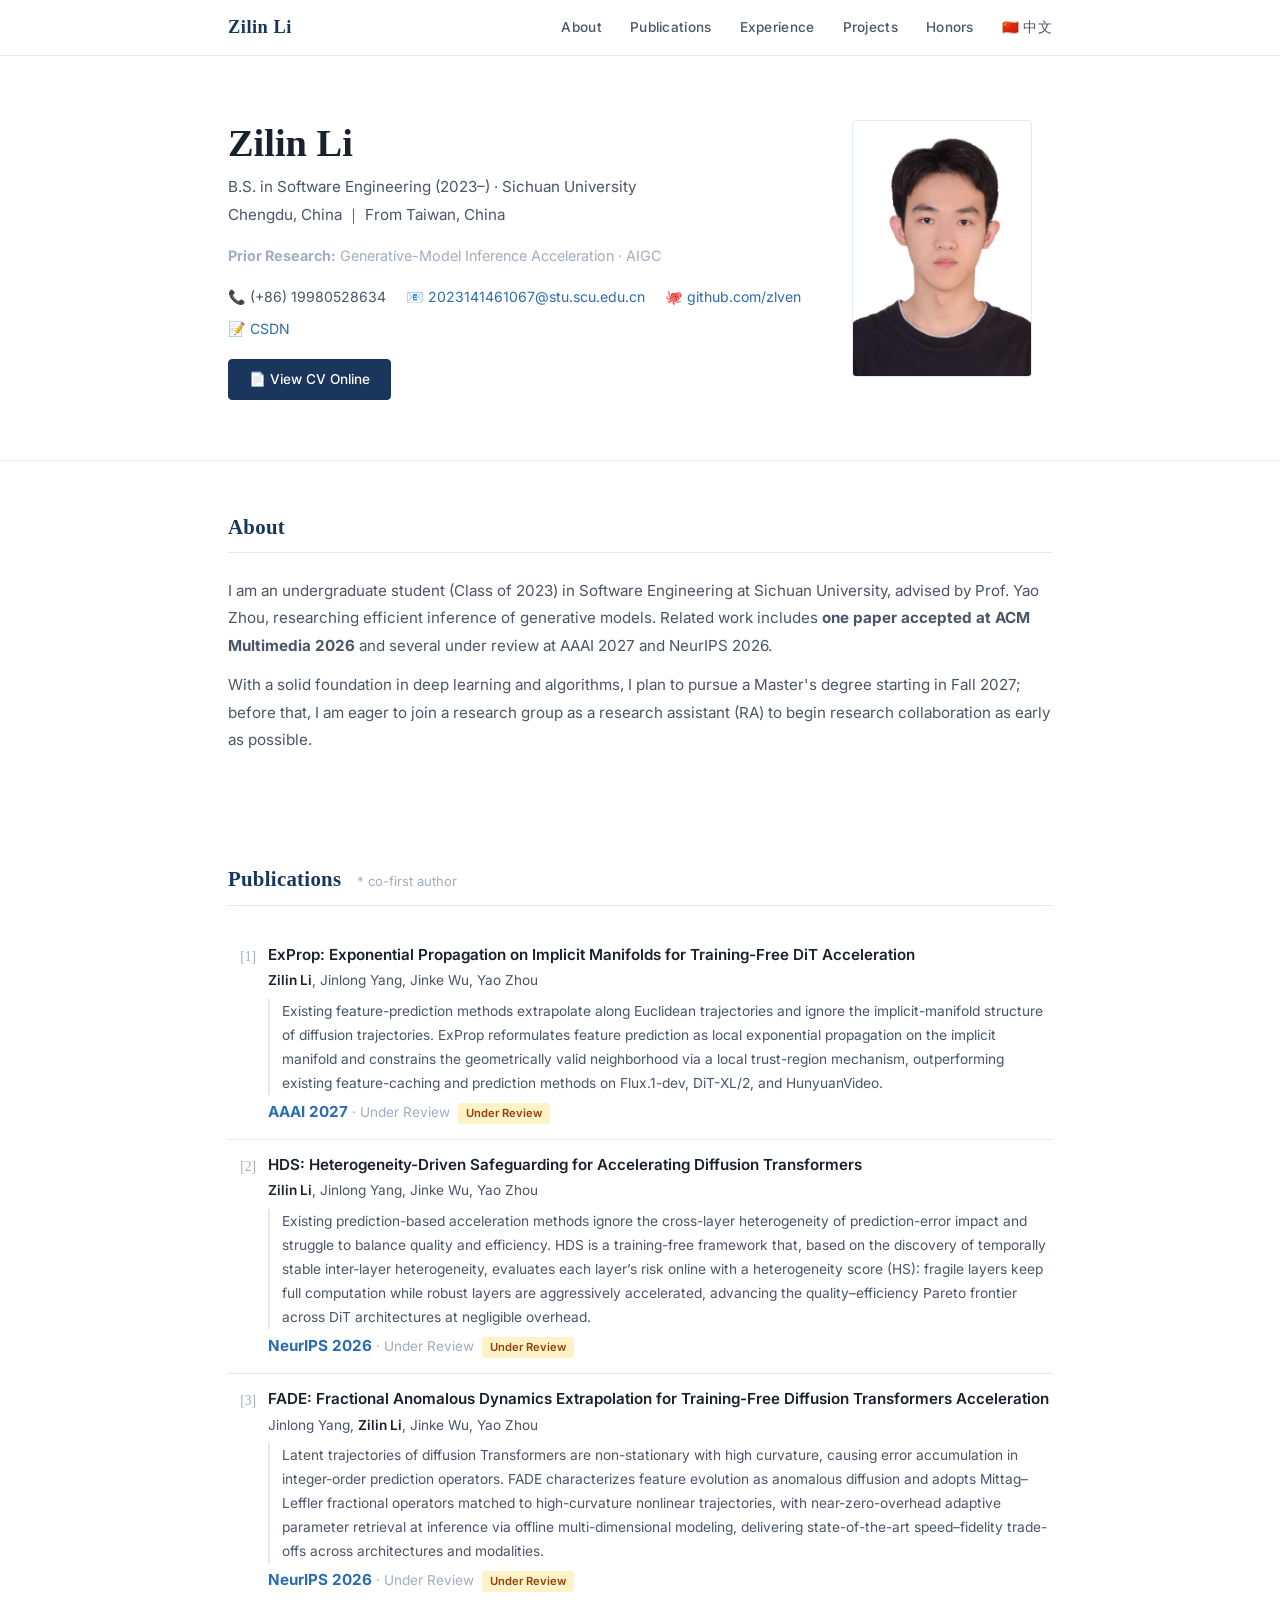
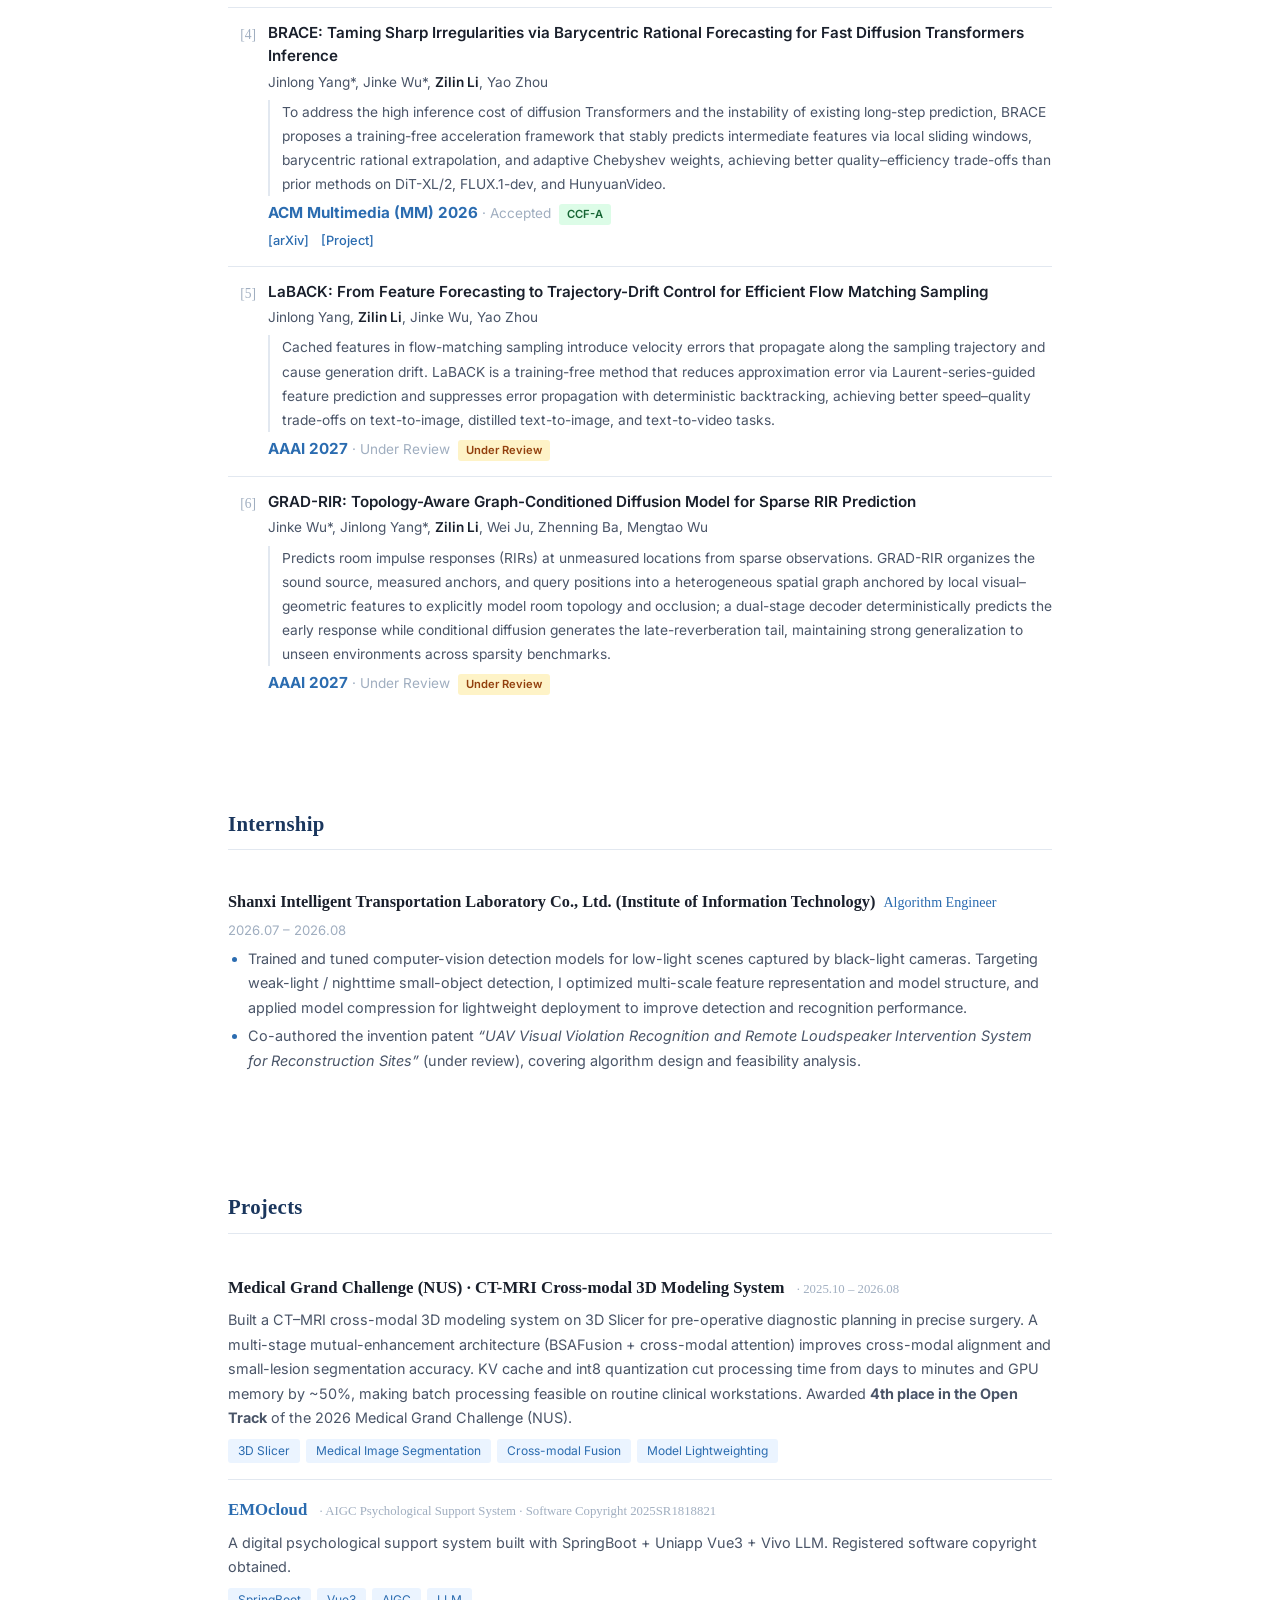
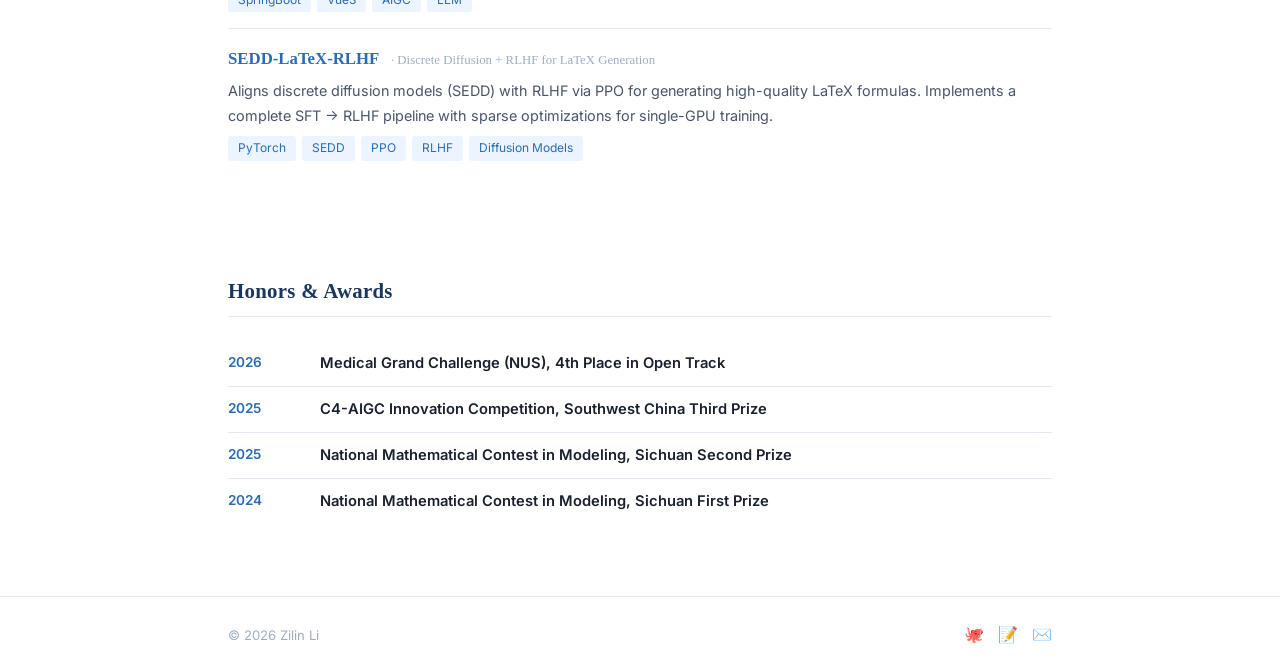
==== en.html @ 4d3a1bf3 "作者标注规则调整：* 表示共同第一作者 - 论文区说明改为「* 共同第一作者 / co-first author」 - 通讯作者（末位 Yao Zhou）不再用 * 标注 - BRACE、GRAD-R" ====
<!DOCTYPE html>
<html lang="en">
<head>
  <meta charset="UTF-8">
  <meta name="viewport" content="width=device-width, initial-scale=1.0">
  <meta name="description" content="Zilin Li - Academic Homepage | Diffusion Models | AIGC">
  <title>Zilin Li · Academic Homepage</title>
  <link rel="preconnect" href="https://fonts.googleapis.com">
  <link rel="preconnect" href="https://fonts.gstatic.com" crossorigin>
  <link href="https://fonts.googleapis.com/css2?family=Inter:wght@400;500;600;700;800&display=swap" rel="stylesheet">
  <link rel="stylesheet" href="css/style.css">
</head>
<body>

  <!-- ===== Navigation ===== -->
  <nav class="navbar">
    <div class="container">
      <a href="#" class="nav-logo">Zilin Li</a>
      <div class="nav-links" id="navLinks">
        <a href="#bio">About</a>
        <a href="#publications">Publications</a>
        <a href="#experience">Experience</a>
        <a href="#projects">Projects</a>
        <a href="#honors">Honors</a>
        <a href="index.html" title="中文版">🇨🇳 中文</a>
      </div>
      <button class="nav-toggle" id="navToggle" aria-label="Menu">
        <span></span><span></span><span></span>
      </button>
    </div>
  </nav>

  <!-- ===== Hero ===== -->
  <header class="hero">
    <div class="container">
      <div>
        <h1 class="hero-name">Zilin Li</h1>
        <p class="hero-degree">B.S. in Software Engineering (2023–) · Sichuan University</p>
        <p class="hero-affiliation">Chengdu, China ｜ From Taiwan, China</p>
        <p class="hero-interests">
          <strong>Prior Research:</strong> Generative-Model Inference Acceleration · AIGC
        </p>
        <div class="hero-contact">
          <span>📞 (+86) 19980528634</span>
          <span>📧 <a href="mailto:2023141461067@stu.scu.edu.cn">2023141461067@stu.scu.edu.cn</a></span>
          <span>🐙 <a href="https://github.com/zlven" target="_blank">github.com/zlven</a></span>
          <span>📝 <a href="https://blog.csdn.net/Li_zeven" target="_blank">CSDN</a></span>
        </div>
        <div class="hero-buttons">
          <a href="resume.html" class="btn btn-primary" target="_blank" rel="noopener">📄 View CV Online</a>
        </div>
      </div>
      <div class="hero-image">
        <img class="hero-avatar" src="assets/myself.jpg" alt="Zilin Li">
      </div>
    </div>
  </header>

  <main class="container">

    <!-- ===== About ===== -->
    <section class="section" id="bio">
      <div class="section-header reveal">
        <h2 class="section-title">About</h2>
      </div>
      <div class="bio-text reveal">
        <p>
          I am an undergraduate student (Class of 2023) in Software Engineering
          at Sichuan University, advised by Prof. Yao Zhou, researching efficient inference
          of generative models. Related work includes <strong>one paper accepted at ACM
          Multimedia 2026</strong> and several under review at AAAI 2027 and NeurIPS 2026.
        </p>
        <p>
          With a solid foundation in deep learning and algorithms, I plan to pursue a
          Master's degree starting in Fall 2027; before that, I am eager to join a research
          group as a research assistant (RA) to begin research collaboration as early as possible.
        </p>
      </div>
    </section>

    <!-- ===== Publications ===== -->
    <section class="section" id="publications">
      <div class="section-header reveal">
        <h2 class="section-title">Publications</h2>
        <span class="section-subtitle">* co-first author</span>
      </div>

      <div class="pub-list">

        <div class="pub-item reveal">
          <span class="pub-number">[1]</span>
          <div class="pub-content">
            <h4>ExProp: Exponential Propagation on Implicit Manifolds for Training-Free DiT Acceleration</h4>
            <p class="pub-authors"><strong>Zilin Li</strong>, Jinlong Yang, Jinke Wu, Yao Zhou</p>
            <p class="pub-summary">Existing feature-prediction methods extrapolate along Euclidean trajectories and ignore the implicit-manifold structure of diffusion trajectories. ExProp reformulates feature prediction as local exponential propagation on the implicit manifold and constrains the geometrically valid neighborhood via a local trust-region mechanism, outperforming existing feature-caching and prediction methods on Flux.1-dev, DiT-XL/2, and HunyuanVideo.</p>
            <p class="pub-venue"><em>AAAI 2027</em> · Under Review <span class="pub-badge" style="background: #fef3c7; color: #92400e;">Under Review</span></p>
          </div>
        </div>

        <div class="pub-item reveal">
          <span class="pub-number">[2]</span>
          <div class="pub-content">
            <h4>HDS: Heterogeneity-Driven Safeguarding for Accelerating Diffusion Transformers</h4>
            <p class="pub-authors"><strong>Zilin Li</strong>, Jinlong Yang, Jinke Wu, Yao Zhou</p>
            <p class="pub-summary">Existing prediction-based acceleration methods ignore the cross-layer heterogeneity of prediction-error impact and struggle to balance quality and efficiency. HDS is a training-free framework that, based on the discovery of temporally stable inter-layer heterogeneity, evaluates each layer&rsquo;s risk online with a heterogeneity score (HS): fragile layers keep full computation while robust layers are aggressively accelerated, advancing the quality&ndash;efficiency Pareto frontier across DiT architectures at negligible overhead.</p>
            <p class="pub-venue"><em>NeurIPS 2026</em> · Under Review <span class="pub-badge" style="background: #fef3c7; color: #92400e;">Under Review</span></p>
          </div>
        </div>

        <div class="pub-item reveal">
          <span class="pub-number">[3]</span>
          <div class="pub-content">
            <h4>FADE: Fractional Anomalous Dynamics Extrapolation for Training-Free Diffusion Transformers Acceleration</h4>
            <p class="pub-authors">Jinlong Yang, <strong>Zilin Li</strong>, Jinke Wu, Yao Zhou</p>
            <p class="pub-summary">Latent trajectories of diffusion Transformers are non-stationary with high curvature, causing error accumulation in integer-order prediction operators. FADE characterizes feature evolution as anomalous diffusion and adopts Mittag&ndash;Leffler fractional operators matched to high-curvature nonlinear trajectories, with near-zero-overhead adaptive parameter retrieval at inference via offline multi-dimensional modeling, delivering state-of-the-art speed&ndash;fidelity trade-offs across architectures and modalities.</p>
            <p class="pub-venue"><em>NeurIPS 2026</em> · Under Review <span class="pub-badge" style="background: #fef3c7; color: #92400e;">Under Review</span></p>
          </div>
        </div>

        <div class="pub-item reveal">
          <span class="pub-number">[4]</span>
          <div class="pub-content">
            <h4>BRACE: Taming Sharp Irregularities via Barycentric Rational Forecasting for Fast Diffusion Transformers Inference</h4>
            <p class="pub-authors">Jinlong Yang*, Jinke Wu*, <strong>Zilin Li</strong>, Yao Zhou</p>
            <p class="pub-summary">To address the high inference cost of diffusion Transformers and the instability of existing long-step prediction, BRACE proposes a training-free acceleration framework that stably predicts intermediate features via local sliding windows, barycentric rational extrapolation, and adaptive Chebyshev weights, achieving better quality&ndash;efficiency trade-offs than prior methods on DiT-XL/2, FLUX.1-dev, and HunyuanVideo.</p>
            <p class="pub-venue"><em>ACM Multimedia (MM) 2026</em> · Accepted <span class="pub-badge ok">CCF-A</span></p>
            <div class="pub-links">
              <a href="https://arxiv.org/abs/2608.07572" target="_blank">[arXiv]</a>
              <a href="https://youngkinlon.github.io/BRACE-Taming-Sharp-Irregularities-via-Barycentric-Rational-Forecasting-for-Fast-DiT-Inference/" target="_blank">[Project]</a>
            </div>
          </div>
        </div>

        <div class="pub-item reveal">
          <span class="pub-number">[5]</span>
          <div class="pub-content">
            <h4>LaBACK: From Feature Forecasting to Trajectory-Drift Control for Efficient Flow Matching Sampling</h4>
            <p class="pub-authors">Jinlong Yang, <strong>Zilin Li</strong>, Jinke Wu, Yao Zhou</p>
            <p class="pub-summary">Cached features in flow-matching sampling introduce velocity errors that propagate along the sampling trajectory and cause generation drift. LaBACK is a training-free method that reduces approximation error via Laurent-series-guided feature prediction and suppresses error propagation with deterministic backtracking, achieving better speed&ndash;quality trade-offs on text-to-image, distilled text-to-image, and text-to-video tasks.</p>
            <p class="pub-venue"><em>AAAI 2027</em> · Under Review <span class="pub-badge" style="background: #fef3c7; color: #92400e;">Under Review</span></p>
          </div>
        </div>

        <div class="pub-item reveal">
          <span class="pub-number">[6]</span>
          <div class="pub-content">
            <h4>GRAD-RIR: Topology-Aware Graph-Conditioned Diffusion Model for Sparse RIR Prediction</h4>
            <p class="pub-authors">Jinke Wu*, Jinlong Yang*, <strong>Zilin Li</strong>, Wei Ju, Zhenning Ba, Mengtao Wu</p>
            <p class="pub-summary">Predicts room impulse responses (RIRs) at unmeasured locations from sparse observations. GRAD-RIR organizes the sound source, measured anchors, and query positions into a heterogeneous spatial graph anchored by local visual&ndash;geometric features to explicitly model room topology and occlusion; a dual-stage decoder deterministically predicts the early response while conditional diffusion generates the late-reverberation tail, maintaining strong generalization to unseen environments across sparsity benchmarks.</p>
            <p class="pub-venue"><em>AAAI 2027</em> · Under Review <span class="pub-badge" style="background: #fef3c7; color: #92400e;">Under Review</span></p>
          </div>
        </div>

      </div>
    </section>

    <!-- ===== Experience ===== -->
    <section class="section" id="experience">
      <div class="section-header reveal">
        <h2 class="section-title">Internship</h2>
      </div>

      <div class="exp-item reveal">
        <div class="exp-head">
          <h3>Shanxi Intelligent Transportation Laboratory Co., Ltd. (Institute of Information Technology)<span class="exp-role">Algorithm Engineer</span></h3>
          <span class="exp-time">2026.07 – 2026.08</span>
        </div>
        <ul class="exp-desc">
          <li>Trained and tuned computer-vision detection models for low-light scenes captured by black-light cameras. Targeting weak-light / nighttime small-object detection, I optimized multi-scale feature representation and model structure, and applied model compression for lightweight deployment to improve detection and recognition performance.</li>
          <li>Co-authored the invention patent <em>&ldquo;UAV Visual Violation Recognition and Remote Loudspeaker Intervention System for Reconstruction Sites&rdquo;</em> (under review), covering algorithm design and feasibility analysis.</li>
        </ul>
      </div>
    </section>

    <!-- ===== Projects ===== -->
    <section class="section" id="projects">
      <div class="section-header reveal">
        <h2 class="section-title">Projects</h2>
      </div>

      <div class="research-item reveal">
        <h3>
          Medical Grand Challenge (NUS) · CT-MRI Cross-modal 3D Modeling System
          <span style="font-size: 0.8rem; font-weight: 400; color: var(--text-muted); margin-left: 8px;">
            · 2025.10 – 2026.08
          </span>
        </h3>
        <p class="research-desc">
          Built a CT–MRI cross-modal 3D modeling system on 3D Slicer for pre-operative
          diagnostic planning in precise surgery. A multi-stage mutual-enhancement architecture
          (BSAFusion + cross-modal attention) improves cross-modal alignment and small-lesion
          segmentation accuracy. KV cache and int8 quantization cut processing time from days to
          minutes and GPU memory by ~50%, making batch processing feasible on routine clinical
          workstations. Awarded <strong>4th place in the Open Track</strong> of the 2026
          Medical Grand Challenge (NUS).
        </p>
        <div class="research-tags">
          <span class="research-tag">3D Slicer</span>
          <span class="research-tag">Medical Image Segmentation</span>
          <span class="research-tag">Cross-modal Fusion</span>
          <span class="research-tag">Model Lightweighting</span>
        </div>
      </div>

      <div class="research-item reveal">
        <h3>
          <a href="https://github.com/zlven/EmotionCloud" target="_blank">EMOcloud</a>
          <span style="font-size: 0.8rem; font-weight: 400; color: var(--text-muted); margin-left: 8px;">
            · AIGC Psychological Support System · Software Copyright 2025SR1818821
          </span>
        </h3>
        <p class="research-desc">
          A digital psychological support system built with SpringBoot + Uniapp Vue3 + Vivo LLM.
          Registered software copyright obtained.
        </p>
        <div class="research-tags">
          <span class="research-tag">SpringBoot</span>
          <span class="research-tag">Vue3</span>
          <span class="research-tag">AIGC</span>
          <span class="research-tag">LLM</span>
        </div>
      </div>

      <div class="research-item reveal">
        <h3>
          <a href="https://github.com/zlven/SEDD-LaTeX-RLHF" target="_blank">SEDD-LaTeX-RLHF</a>
          <span style="font-size: 0.8rem; font-weight: 400; color: var(--text-muted); margin-left: 8px;">
            · Discrete Diffusion + RLHF for LaTeX Generation
          </span>
        </h3>
        <p class="research-desc">
          Aligns discrete diffusion models (SEDD) with RLHF via PPO for generating
          high-quality LaTeX formulas. Implements a complete SFT → RLHF pipeline
          with sparse optimizations for single-GPU training.
        </p>
        <div class="research-tags">
          <span class="research-tag">PyTorch</span>
          <span class="research-tag">SEDD</span>
          <span class="research-tag">PPO</span>
          <span class="research-tag">RLHF</span>
          <span class="research-tag">Diffusion Models</span>
        </div>
      </div>

    </section>

    <!-- ===== Honors ===== -->
    <section class="section" id="honors">
      <div class="section-header reveal">
        <h2 class="section-title">Honors &amp; Awards</h2>
      </div>

      <div class="honors-list">
        <div class="honor-item reveal">
          <span class="honor-year">2026</span>
          <div class="honor-info">
            <h4>Medical Grand Challenge (NUS), 4th Place in Open Track</h4>
          </div>
        </div>
        <div class="honor-item reveal">
          <span class="honor-year">2025</span>
          <div class="honor-info">
            <h4>C4-AIGC Innovation Competition, Southwest China Third Prize</h4>
          </div>
        </div>
        <div class="honor-item reveal">
          <span class="honor-year">2025</span>
          <div class="honor-info">
            <h4>National Mathematical Contest in Modeling, Sichuan Second Prize</h4>
          </div>
        </div>
        <div class="honor-item reveal">
          <span class="honor-year">2024</span>
          <div class="honor-info">
            <h4>National Mathematical Contest in Modeling, Sichuan First Prize</h4>
          </div>
        </div>
      </div>
    </section>

  </main>

  <footer class="footer">
    <div class="container">
      <p class="footer-text">© <span id="currentYear"></span> Zilin Li</p>
      <div class="footer-links">
        <a href="https://github.com/zlven" target="_blank" title="GitHub">🐙</a>
        <a href="https://blog.csdn.net/Li_zeven" target="_blank" title="CSDN">📝</a>
        <a href="mailto:2023141461067@stu.scu.edu.cn" title="Email">✉️</a>
      </div>
    </div>
  </footer>

  <script src="js/main.js"></script>
</body>
</html>
---- css/style.css ----
/* ============================================
   学术个人主页 - Academic Homepage Style
   ============================================ */

:root {
  --primary: #1a365d;
  --primary-light: #ebf4ff;
  --accent: #2b6cb0;
  --text-primary: #1a202c;
  --text-secondary: #4a5568;
  --text-muted: #a0aec0;
  --bg: #ffffff;
  --bg-alt: #f7fafc;
  --border: #e2e8f0;
  --shadow: 0 1px 2px rgba(0,0,0,0.04);
  --font-sans: 'Inter', -apple-system, BlinkMacSystemFont, 'Segoe UI', Roboto, sans-serif;
  --font-serif: Georgia, 'Times New Roman', Times, serif;
  --max-w: 880px;
  --nav-h: 56px;
  --transition: 0.2s ease;
}

@media (prefers-color-scheme: dark) {
  :root {
    --primary: #90cdf4;
    --primary-light: #1a365d;
    --accent: #63b3ed;
    --text-primary: #e2e8f0;
    --text-secondary: #a0aec0;
    --text-muted: #718096;
    --bg: #1a202c;
    --bg-alt: #2d3748;
    --border: #4a5568;
  }
}

* { margin: 0; padding: 0; box-sizing: border-box; }
html { scroll-behavior: smooth; scroll-padding-top: var(--nav-h); }
body {
  font-family: var(--font-sans);
  color: var(--text-primary);
  background: var(--bg);
  line-height: 1.7;
  -webkit-font-smoothing: antialiased;
}

a { color: var(--accent); text-decoration: none; transition: color var(--transition); }
a:hover { color: var(--primary); text-decoration: underline; }

.container { max-width: var(--max-w); margin: 0 auto; padding: 0 28px; }

/* --- 导航 --- */
.navbar {
  position: fixed;
  top: 0; left: 0; right: 0;
  height: var(--nav-h);
  background: rgba(255,255,255,0.92);
  backdrop-filter: blur(8px);
  border-bottom: 1px solid var(--border);
  z-index: 100;
}
@media (prefers-color-scheme: dark) {
  .navbar { background: rgba(26,32,44,0.92); }
}
.navbar .container {
  display: flex;
  align-items: center;
  justify-content: space-between;
  height: 100%;
}
.nav-logo {
  font-family: var(--font-serif);
  font-size: 1.15rem;
  font-weight: 700;
  color: var(--primary);
  letter-spacing: 0.5px;
}
.nav-links { display: flex; gap: 28px; }
.nav-links a {
  font-size: 0.85rem;
  font-weight: 500;
  color: var(--text-secondary);
  letter-spacing: 0.3px;
}
.nav-links a:hover { color: var(--primary); text-decoration: none; }

.nav-toggle {
  display: none;
  flex-direction: column; gap: 5px;
  cursor: pointer; background: none; border: none; padding: 4px;
}
.nav-toggle span {
  display: block; width: 22px; height: 2px;
  background: var(--text-primary); border-radius: 2px;
  transition: all var(--transition);
}
.nav-toggle.active span:nth-child(1) { transform: rotate(45deg) translate(5px,5px); }
.nav-toggle.active span:nth-child(2) { opacity: 0; }
.nav-toggle.active span:nth-child(3) { transform: rotate(-45deg) translate(5px,-5px); }

/* --- Hero / 个人信息 (学术风格) --- */
.hero {
  padding: 120px 0 60px;
  border-bottom: 1px solid var(--border);
}

.hero .container {
  display: grid;
  grid-template-columns: 1fr 200px;
  gap: 50px;
  align-items: start;
}

.hero-name {
  font-family: var(--font-serif);
  font-size: 2.4rem;
  font-weight: 700;
  color: var(--text-primary);
  line-height: 1.2;
  margin-bottom: 8px;
}

.hero-degree {
  font-size: 0.95rem;
  color: var(--text-secondary);
  margin-bottom: 2px;
}

.hero-affiliation {
  font-size: 0.95rem;
  color: var(--text-secondary);
  margin-bottom: 16px;
}

.hero-interests {
  font-size: 0.9rem;
  color: var(--text-muted);
  margin-bottom: 18px;
  line-height: 1.6;
}

.hero-contact {
  display: flex;
  flex-wrap: wrap;
  gap: 8px 20px;
  font-size: 0.88rem;
  color: var(--text-secondary);
}
.hero-contact a { color: var(--accent); }
.hero-contact a:hover { text-decoration: underline; }

.hero-buttons { margin-top: 18px; display: flex; gap: 10px; flex-wrap: wrap; }

.btn {
  display: inline-flex;
  align-items: center;
  gap: 6px;
  padding: 8px 20px;
  font-size: 0.85rem;
  font-weight: 500;
  border-radius: 4px;
  border: 1px solid var(--border);
  cursor: pointer;
  transition: all var(--transition);
  text-decoration: none;
  background: var(--bg);
  color: var(--text-primary);
}
.btn:hover {
  border-color: var(--accent);
  color: var(--accent);
  text-decoration: none;
}
.btn-primary {
  background: var(--primary);
  color: #fff;
  border-color: var(--primary);
}
.btn-primary:hover {
  background: var(--accent);
  border-color: var(--accent);
  color: #fff;
}

.hero-avatar {
  width: 180px;
  aspect-ratio: 800 / 1142; /* 匹配 myself.jpg，避免裁切 */
  height: auto;
  border-radius: 4px;
  object-fit: cover;
  border: 1px solid var(--border);
}

.hero-avatar[alt] {
  background: var(--primary-light);
}

/* --- Section (学术文档风格) --- */
.section { padding: 48px 0; }

.section-header {
  display: flex;
  align-items: baseline;
  gap: 16px;
  margin-bottom: 24px;
  padding-bottom: 8px;
  border-bottom: 1px solid var(--border);
}

.section-title {
  font-family: var(--font-serif);
  font-size: 1.3rem;
  font-weight: 700;
  color: var(--primary);
  letter-spacing: 0.3px;
}

.section-subtitle {
  font-size: 0.82rem;
  color: var(--text-muted);
}

/* --- Bio --- */
.bio-text {
  font-size: 0.95rem;
  color: var(--text-secondary);
  line-height: 1.8;
}

.bio-text p { margin-bottom: 12px; }

/* --- 论文列表 (正式引用格式) --- */
.pub-list { display: flex; flex-direction: column; gap: 0; counter-reset: pub-counter; }

.pub-item {
  display: flex;
  gap: 12px;
  padding: 14px 0;
  align-items: flex-start;
  border-bottom: 1px solid var(--border);
}
.pub-item:last-child { border-bottom: none; }

.pub-number {
  font-family: var(--font-serif);
  font-size: 0.85rem;
  color: var(--text-muted);
  min-width: 28px;
  text-align: right;
  padding-top: 1px;
  flex-shrink: 0;
}

.pub-content h4 {
  font-size: 0.95rem;
  font-weight: 600;
  color: var(--text-primary);
  margin-bottom: 3px;
  line-height: 1.5;
}

.pub-authors {
  font-size: 0.85rem;
  color: var(--text-secondary);
  margin-bottom: 2px;
}
.pub-authors strong { font-weight: 600; color: var(--text-primary); }

.pub-venue {
  font-size: 0.85rem;
  color: var(--text-muted);
}

.pub-badge {
  display: inline-block;
  font-size: 0.7rem;
  font-weight: 600;
  background: var(--primary-light);
  color: var(--primary);
  padding: 1px 8px;
  border-radius: 3px;
  margin-left: 4px;
}
.pub-badge.ok {
  background: #dcfce7;
  color: #166534;
}

/* 会议名突出显示 */
.pub-venue em {
  font-style: normal;
  font-weight: 700;
  font-size: 0.95rem;
  color: var(--accent);
}

/* 论文摘要 */
.pub-summary {
  margin: 6px 0 4px;
  padding-left: 12px;
  border-left: 2px solid var(--border);
  font-size: 0.86rem;
  color: var(--text-secondary);
  line-height: 1.75;
}

.pub-links { margin-top: 4px; display: flex; gap: 12px; }
.pub-links a {
  font-size: 0.8rem;
  font-weight: 500;
}
.pub-links a:hover { text-decoration: underline; }

/* --- 研究项目 --- */
.research-item {
  padding: 16px 0;
  border-bottom: 1px solid var(--border);
}
.research-item:last-child { border-bottom: none; }

.research-item h3 {
  font-family: var(--font-serif);
  font-size: 1.05rem;
  font-weight: 600;
  color: var(--text-primary);
  margin-bottom: 6px;
}

.research-desc {
  font-size: 0.9rem;
  color: var(--text-secondary);
  line-height: 1.7;
  margin-bottom: 8px;
}

.research-tags { display: flex; flex-wrap: wrap; gap: 6px; }
.research-tag {
  font-size: 0.75rem;
  color: var(--accent);
  background: var(--primary-light);
  padding: 2px 10px;
  border-radius: 3px;
}

/* --- 荣誉 --- */
.honors-list { display: flex; flex-direction: column; gap: 0; }
.honor-item {
  display: flex;
  gap: 12px;
  padding: 10px 0;
  border-bottom: 1px solid var(--border);
  align-items: flex-start;
}
.honor-item:last-child { border-bottom: none; }
.honor-year {
  font-size: 0.85rem;
  font-weight: 600;
  color: var(--accent);
  min-width: 80px;
  flex-shrink: 0;
}
.honor-info h4 {
  font-size: 0.92rem;
  font-weight: 600;
  color: var(--text-primary);
}
.honor-info .honor-org {
  font-size: 0.85rem;
  color: var(--text-muted);
}

/* --- 实习经历 --- */
.exp-item {
  padding: 16px 0;
  border-bottom: 1px solid var(--border);
}
.exp-item:last-child { border-bottom: none; }

.exp-head {
  display: flex;
  flex-wrap: wrap;
  justify-content: space-between;
  align-items: baseline;
  gap: 4px 14px;
  margin-bottom: 6px;
}
.exp-head h3 {
  font-family: var(--font-serif);
  font-size: 1.02rem;
  font-weight: 600;
  color: var(--text-primary);
  line-height: 1.5;
}
.exp-role {
  font-size: 0.88rem;
  font-weight: 500;
  color: var(--accent);
  margin-left: 8px;
  white-space: nowrap;
}
.exp-time {
  font-size: 0.82rem;
  color: var(--text-muted);
  white-space: nowrap;
}
.exp-desc {
  list-style: disc;
  padding-left: 20px;
}
.exp-desc li {
  font-size: 0.9rem;
  color: var(--text-secondary);
  line-height: 1.7;
  margin-bottom: 4px;
}
.exp-desc li::marker { color: var(--accent); }

/* --- Footer --- */
.footer {
  border-top: 1px solid var(--border);
  padding: 24px 0;
  margin-top: 24px;
}
.footer .container {
  display: flex;
  justify-content: space-between;
  align-items: center;
}
.footer-text { font-size: 0.82rem; color: var(--text-muted); }
.footer-links { display: flex; gap: 14px; }
.footer-links a { font-size: 1rem; color: var(--text-muted); transition: all var(--transition); }
.footer-links a:hover { color: var(--primary); transform: translateY(-1px); text-decoration: none; }

/* --- 动画 --- */
.reveal {
  opacity: 0;
  transform: translateY(16px);
  transition: all 0.5s ease;
}
.reveal.visible { opacity: 1; transform: translateY(0); }

/* --- 响应式 --- */
@media (max-width: 768px) {
  .hero .container {
    grid-template-columns: 1fr;
    gap: 24px;
  }
  .hero-image { order: -1; }
  .hero-avatar { width: 120px; height: auto; font-size: 2rem; }
  .hero-name { font-size: 1.8rem; }

  .nav-links {
    position: fixed;
    top: var(--nav-h); left: 0; right: 0;
    background: rgba(255,255,255,0.98);
    backdrop-filter: blur(10px);
    flex-direction: column;
    padding: 20px 28px;
    gap: 12px;
    border-bottom: 1px solid var(--border);
    transform: translateY(-100%);
    opacity: 0;
    pointer-events: none;
    transition: all var(--transition);
  }
  @media (prefers-color-scheme: dark) {
    .nav-links { background: rgba(26,32,44,0.98); }
  }
  .nav-links.active { transform: translateY(0); opacity: 1; pointer-events: all; }
  .nav-toggle { display: flex; }

  .section { padding: 32px 0; }
  .honor-item { flex-direction: column; gap: 4px; }
  .pub-number { display: none; }
}

@media (max-width: 480px) {
  .container { padding: 0 18px; }
  .hero-name { font-size: 1.5rem; }
  .hero-buttons { flex-direction: column; }
  .btn { width: 100%; justify-content: center; }
}
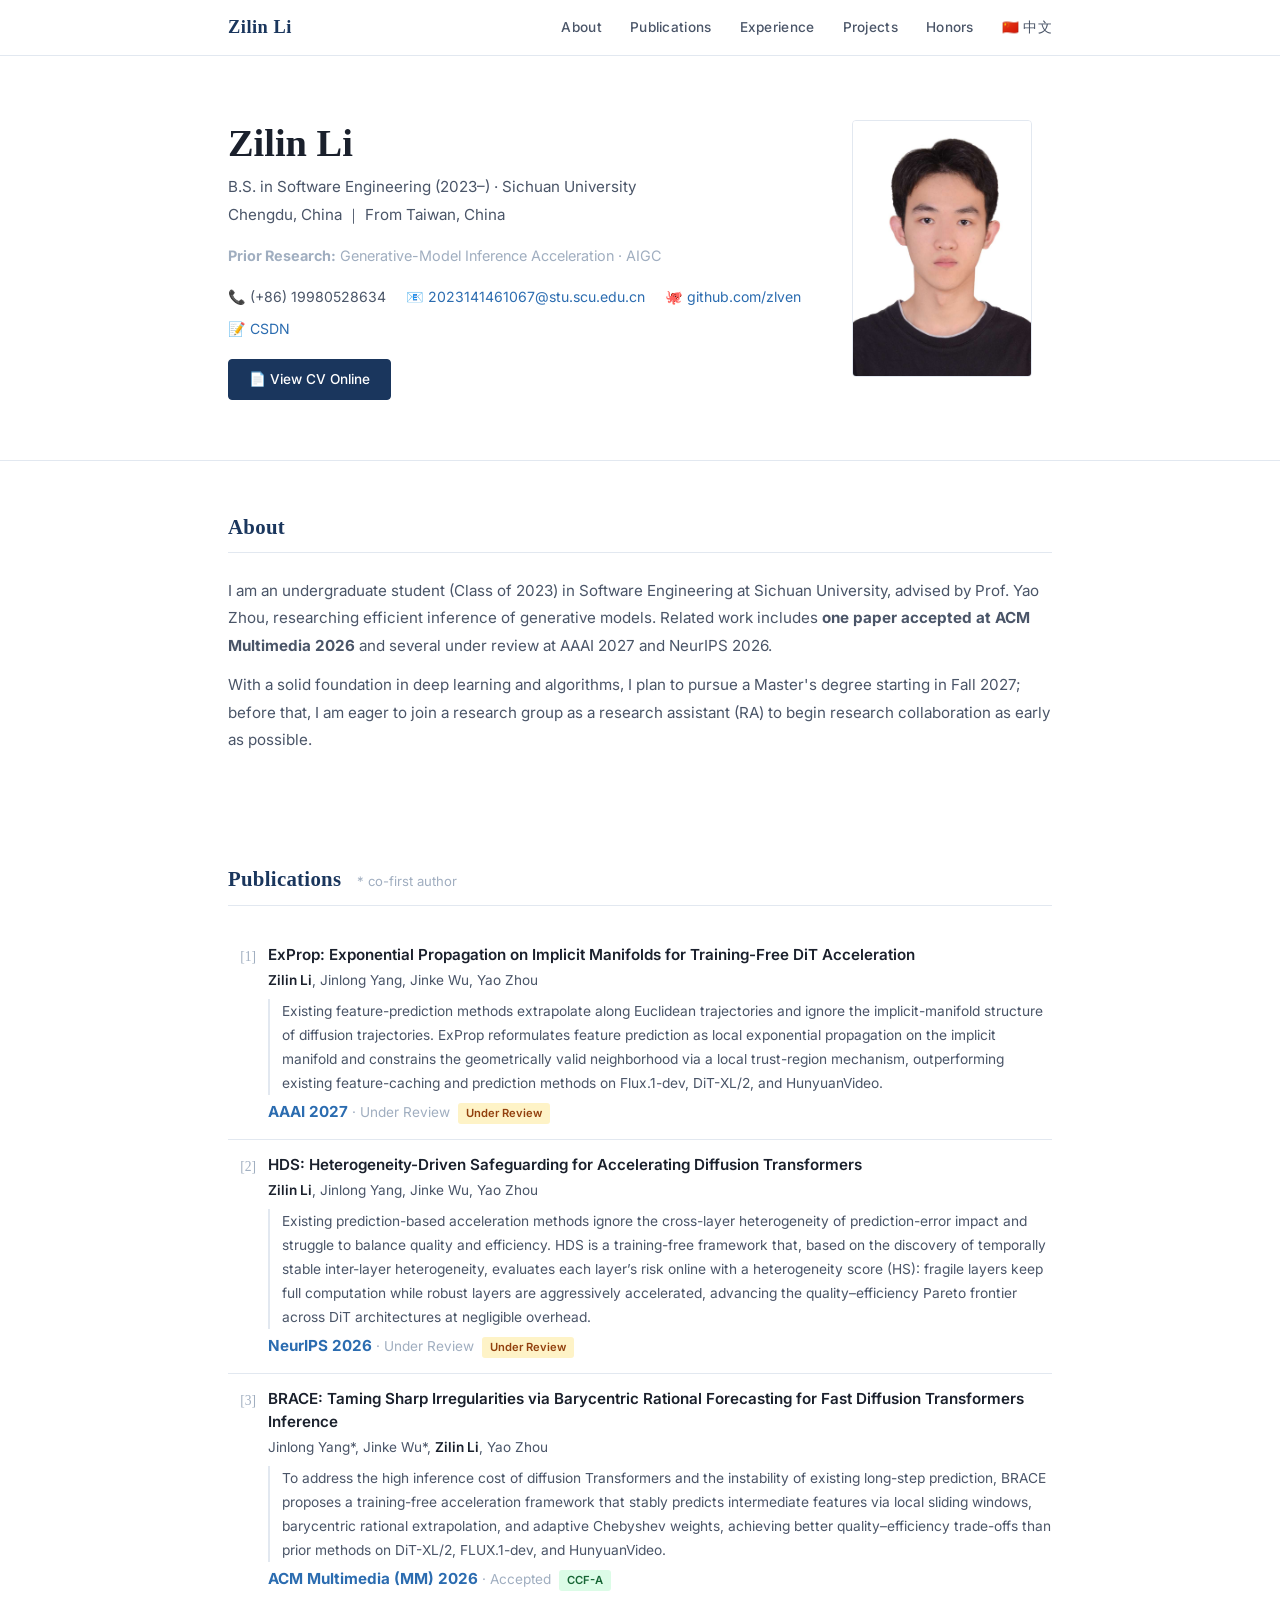
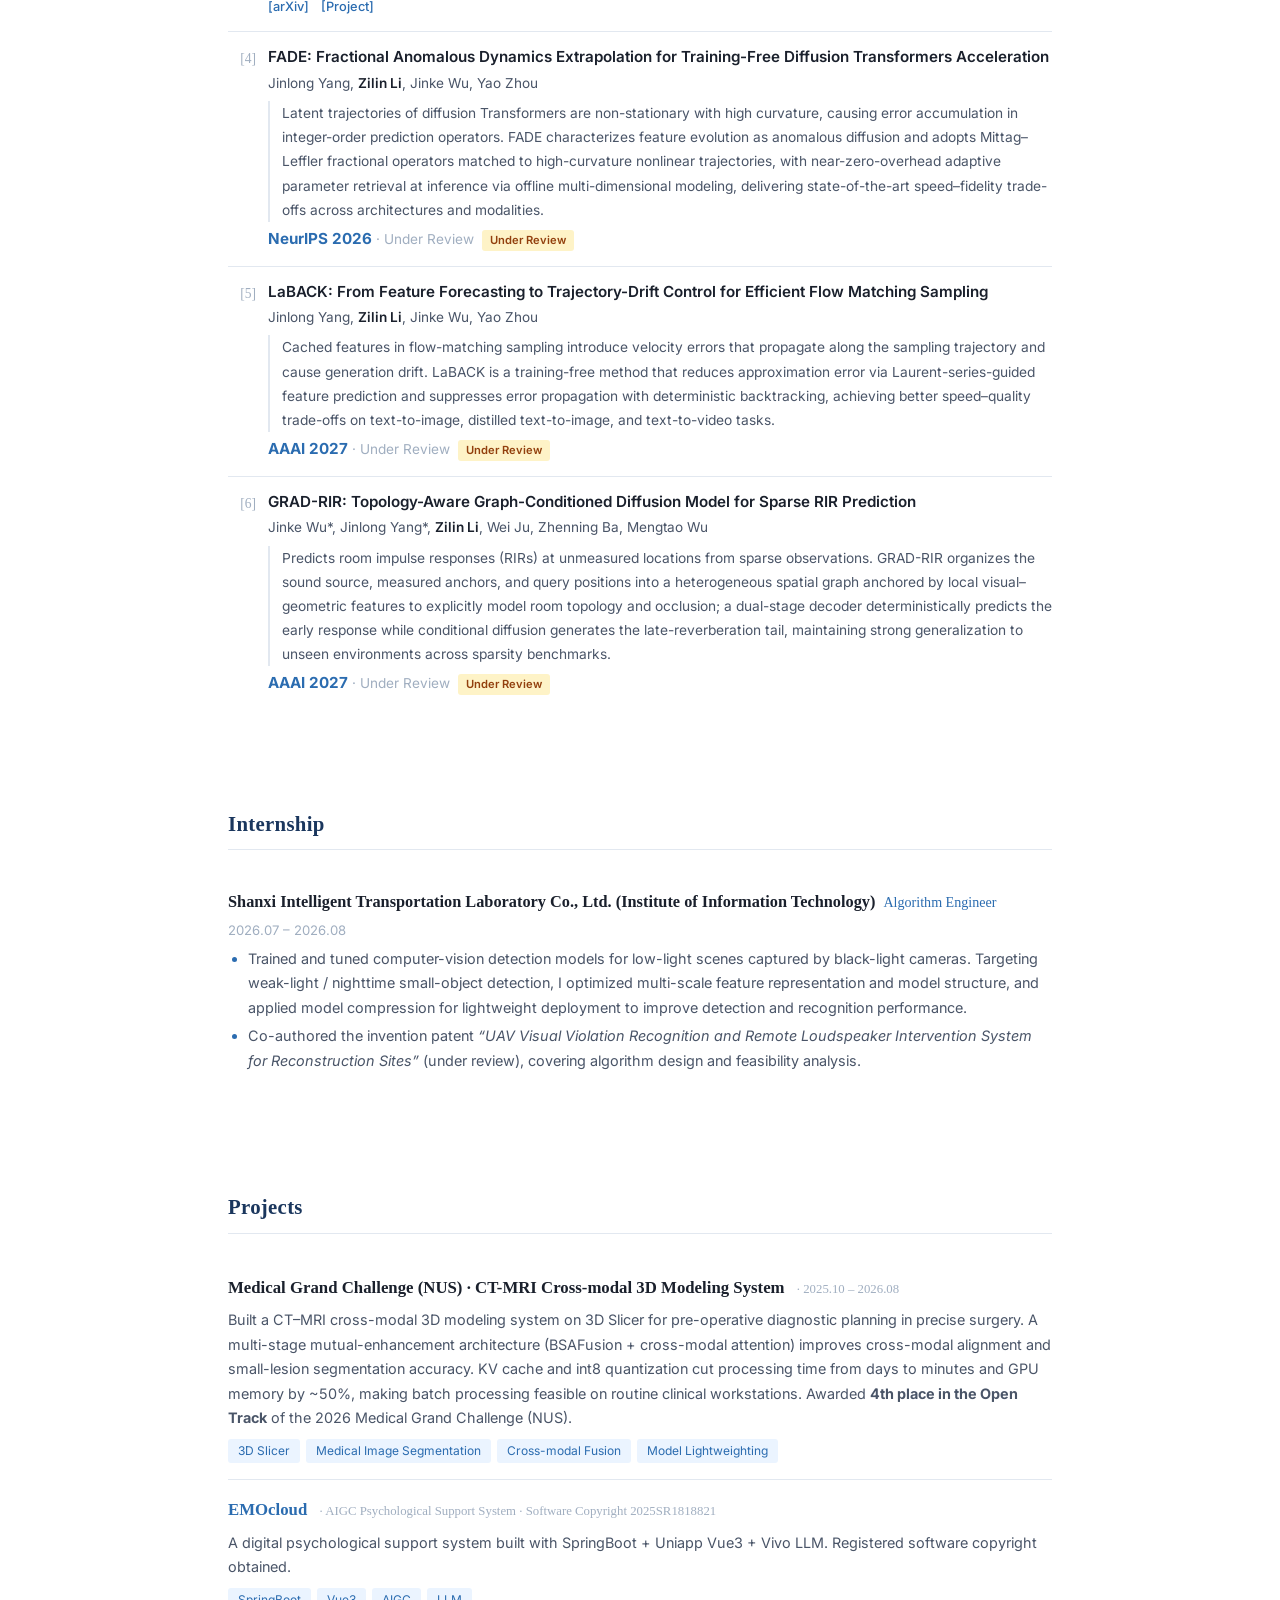
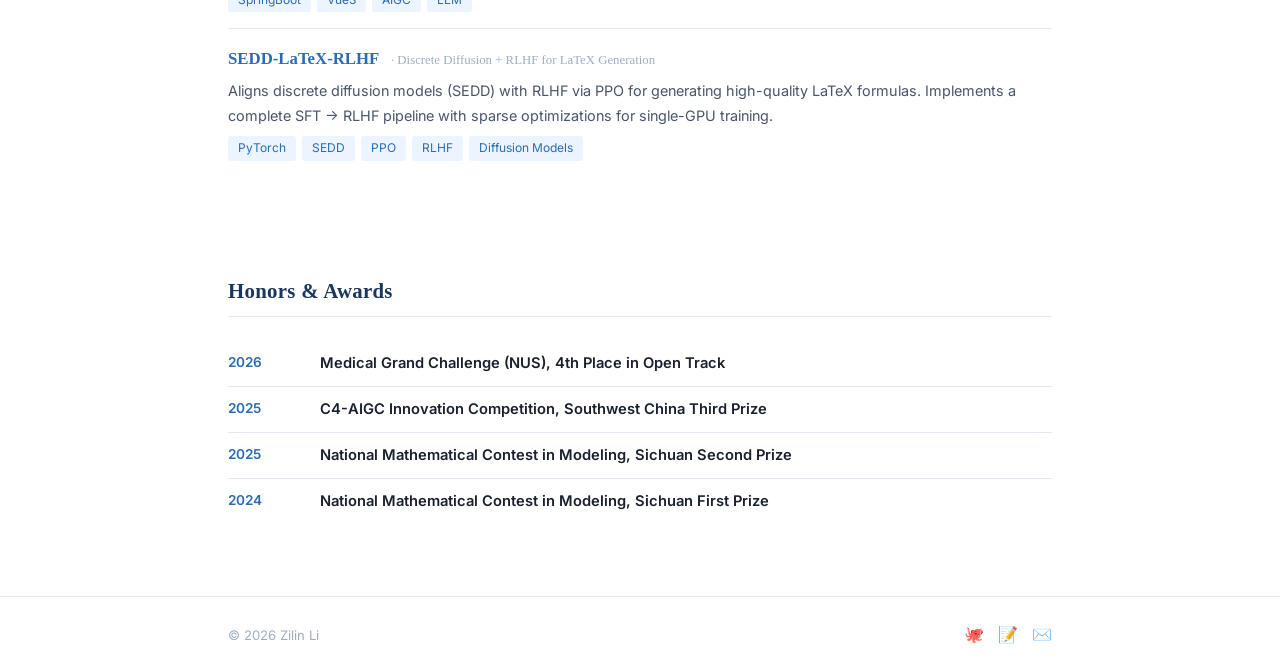
==== commit 8ef8ba58: "论文顺序统一为 ExProp/HDS/BRACE/FADE/LaBACK/GRAD-RIR - index/en 顺序同步，BRACE(已接收)提前至第 3 - 规整 index.html 的缩进与多" ====
--- a/en.html
+++ b/en.html
@@ -110,16 +110,6 @@
         <div class="pub-item reveal">
           <span class="pub-number">[3]</span>
           <div class="pub-content">
-            <h4>FADE: Fractional Anomalous Dynamics Extrapolation for Training-Free Diffusion Transformers Acceleration</h4>
-            <p class="pub-authors">Jinlong Yang, <strong>Zilin Li</strong>, Jinke Wu, Yao Zhou</p>
-            <p class="pub-summary">Latent trajectories of diffusion Transformers are non-stationary with high curvature, causing error accumulation in integer-order prediction operators. FADE characterizes feature evolution as anomalous diffusion and adopts Mittag&ndash;Leffler fractional operators matched to high-curvature nonlinear trajectories, with near-zero-overhead adaptive parameter retrieval at inference via offline multi-dimensional modeling, delivering state-of-the-art speed&ndash;fidelity trade-offs across architectures and modalities.</p>
-            <p class="pub-venue"><em>NeurIPS 2026</em> · Under Review <span class="pub-badge" style="background: #fef3c7; color: #92400e;">Under Review</span></p>
-          </div>
-        </div>
-
-        <div class="pub-item reveal">
-          <span class="pub-number">[4]</span>
-          <div class="pub-content">
             <h4>BRACE: Taming Sharp Irregularities via Barycentric Rational Forecasting for Fast Diffusion Transformers Inference</h4>
             <p class="pub-authors">Jinlong Yang*, Jinke Wu*, <strong>Zilin Li</strong>, Yao Zhou</p>
             <p class="pub-summary">To address the high inference cost of diffusion Transformers and the instability of existing long-step prediction, BRACE proposes a training-free acceleration framework that stably predicts intermediate features via local sliding windows, barycentric rational extrapolation, and adaptive Chebyshev weights, achieving better quality&ndash;efficiency trade-offs than prior methods on DiT-XL/2, FLUX.1-dev, and HunyuanVideo.</p>
@@ -128,6 +118,16 @@
               <a href="https://arxiv.org/abs/2608.07572" target="_blank">[arXiv]</a>
               <a href="https://youngkinlon.github.io/BRACE-Taming-Sharp-Irregularities-via-Barycentric-Rational-Forecasting-for-Fast-DiT-Inference/" target="_blank">[Project]</a>
             </div>
+          </div>
+        </div>
+
+        <div class="pub-item reveal">
+          <span class="pub-number">[4]</span>
+          <div class="pub-content">
+            <h4>FADE: Fractional Anomalous Dynamics Extrapolation for Training-Free Diffusion Transformers Acceleration</h4>
+            <p class="pub-authors">Jinlong Yang, <strong>Zilin Li</strong>, Jinke Wu, Yao Zhou</p>
+            <p class="pub-summary">Latent trajectories of diffusion Transformers are non-stationary with high curvature, causing error accumulation in integer-order prediction operators. FADE characterizes feature evolution as anomalous diffusion and adopts Mittag&ndash;Leffler fractional operators matched to high-curvature nonlinear trajectories, with near-zero-overhead adaptive parameter retrieval at inference via offline multi-dimensional modeling, delivering state-of-the-art speed&ndash;fidelity trade-offs across architectures and modalities.</p>
+            <p class="pub-venue"><em>NeurIPS 2026</em> · Under Review <span class="pub-badge" style="background: #fef3c7; color: #92400e;">Under Review</span></p>
           </div>
         </div>
 
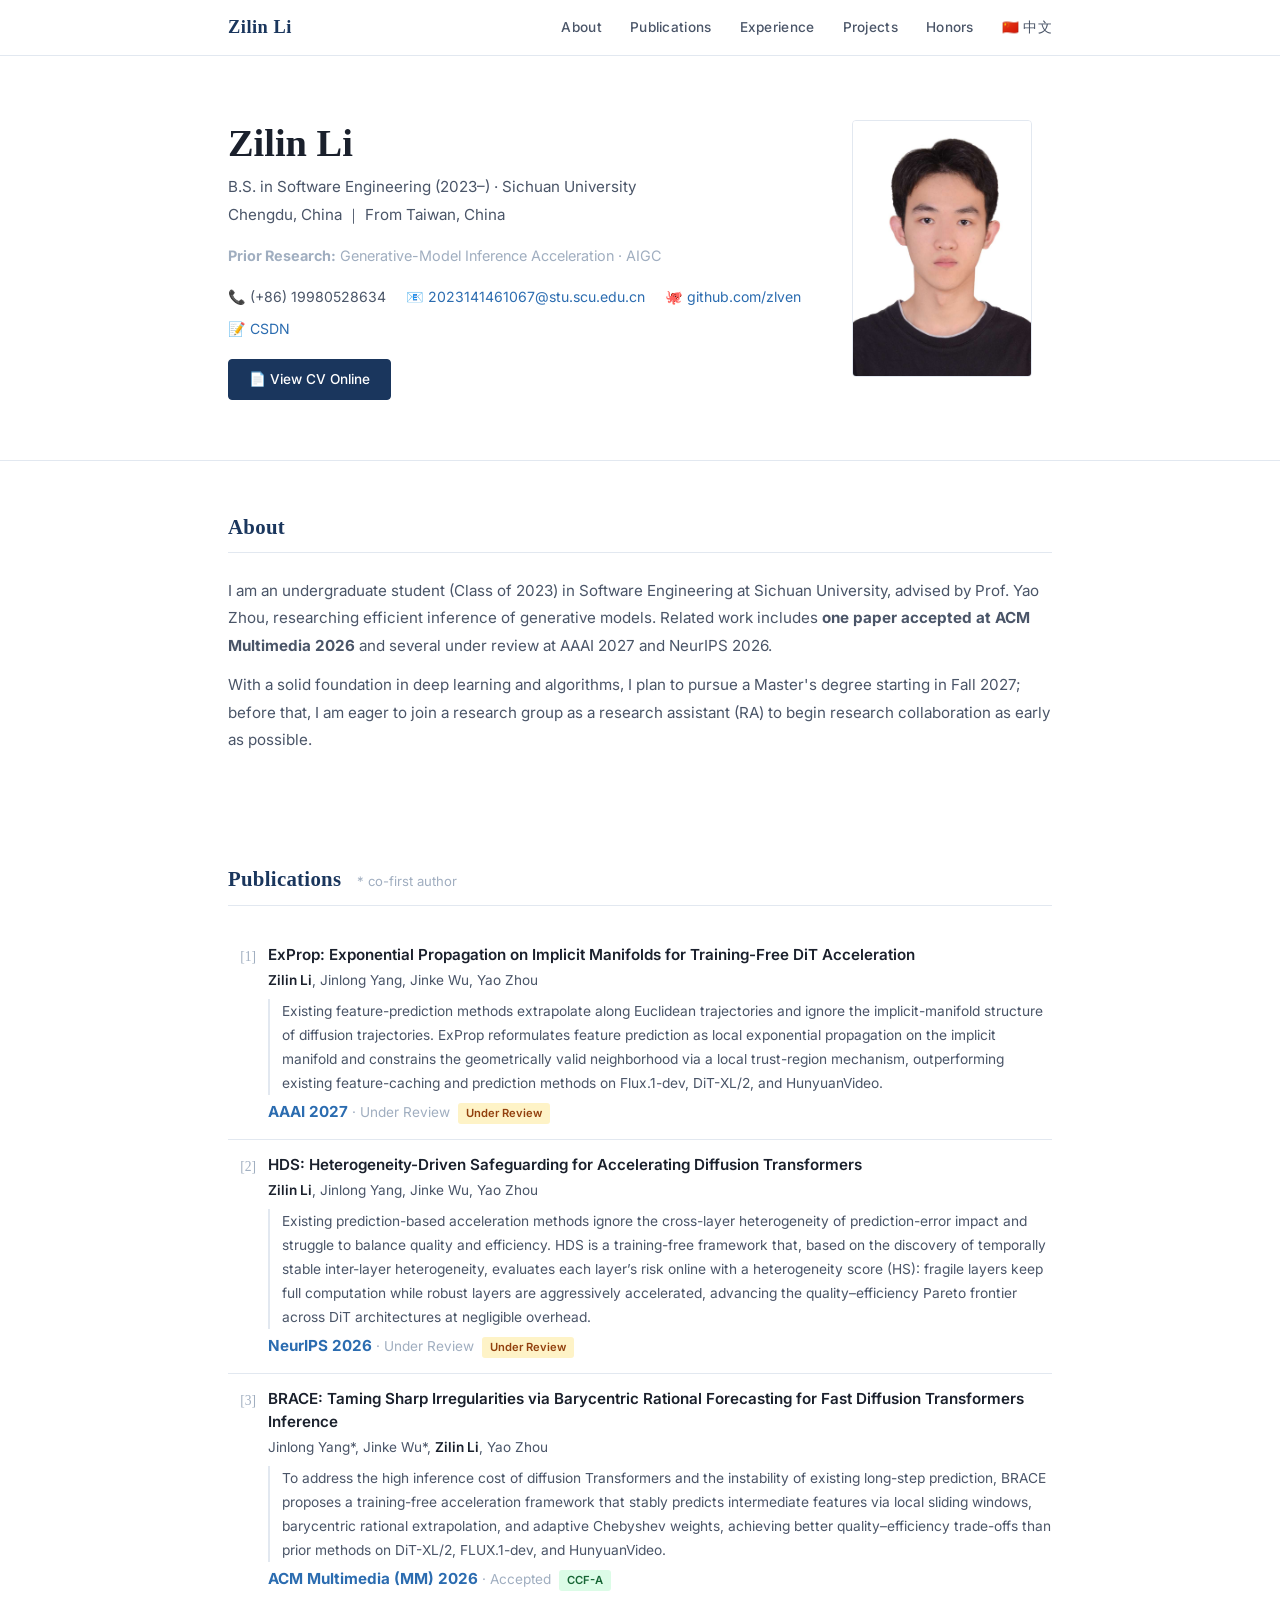
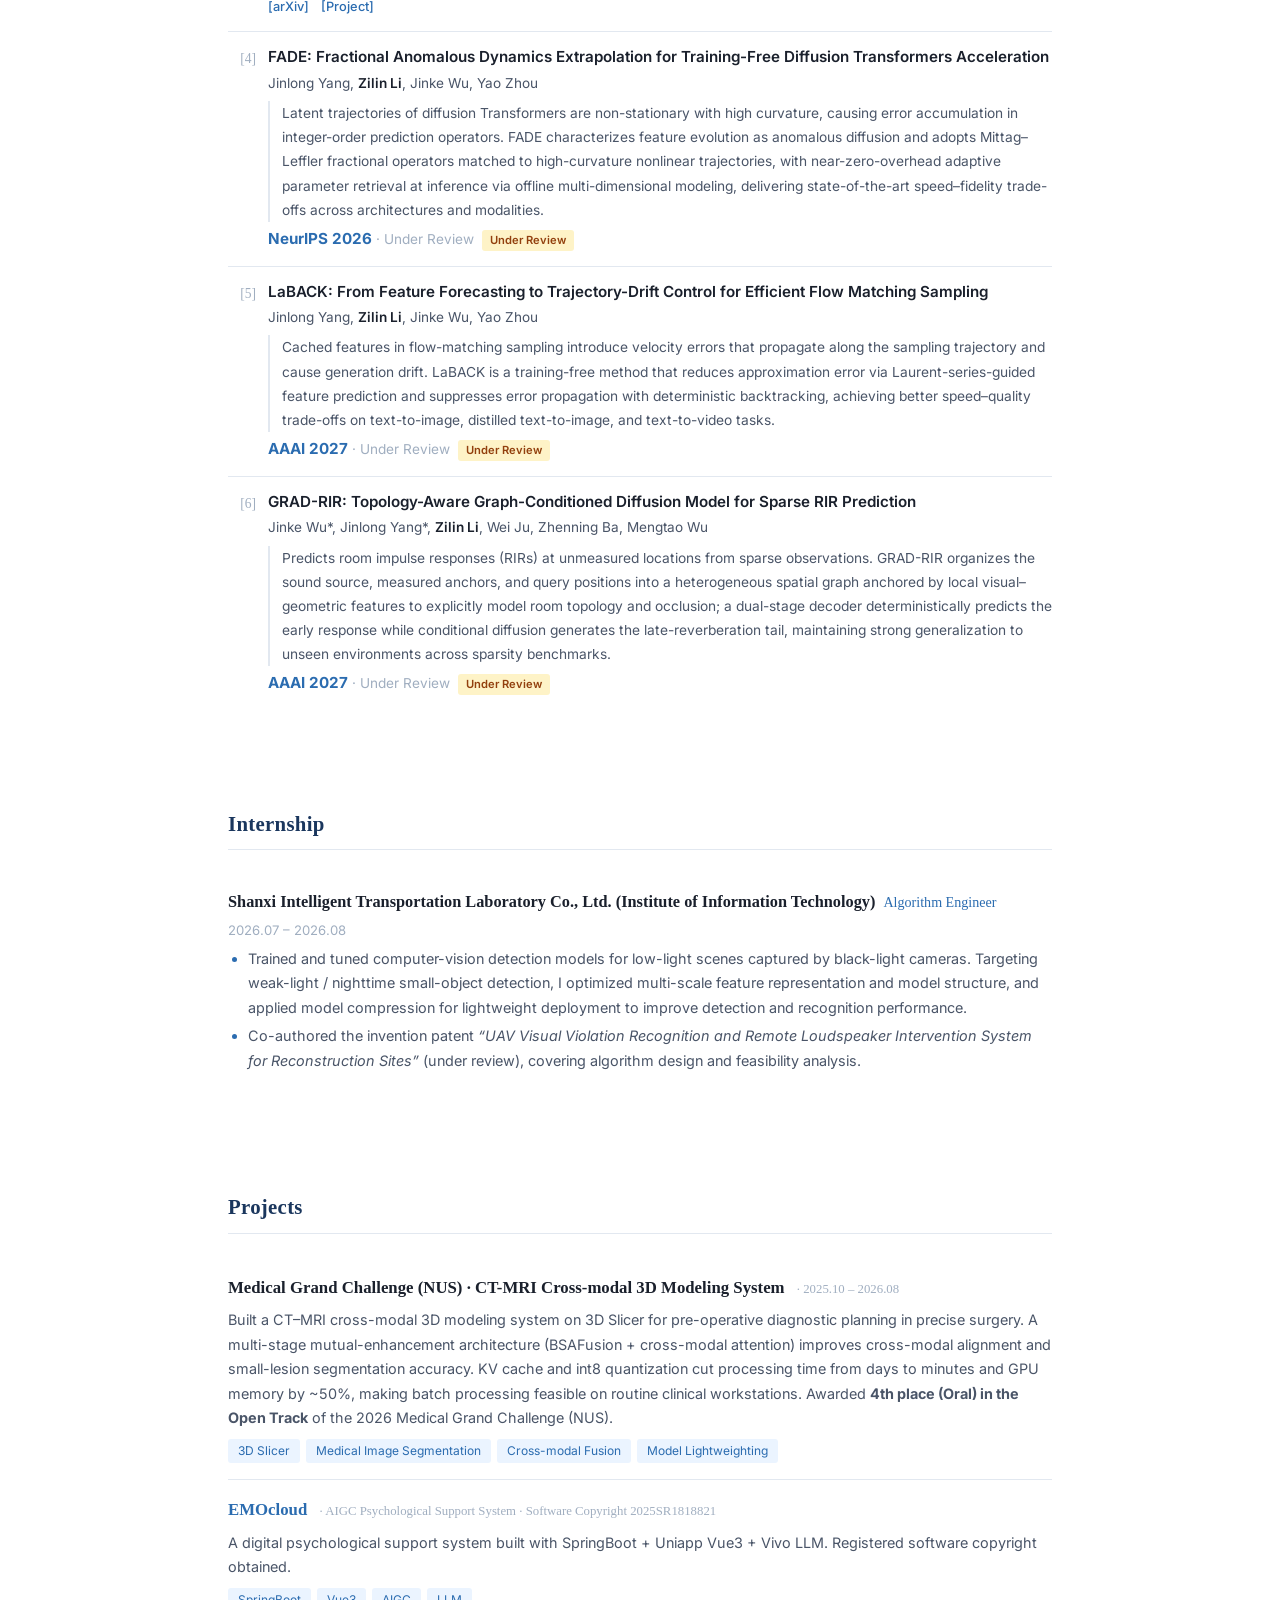
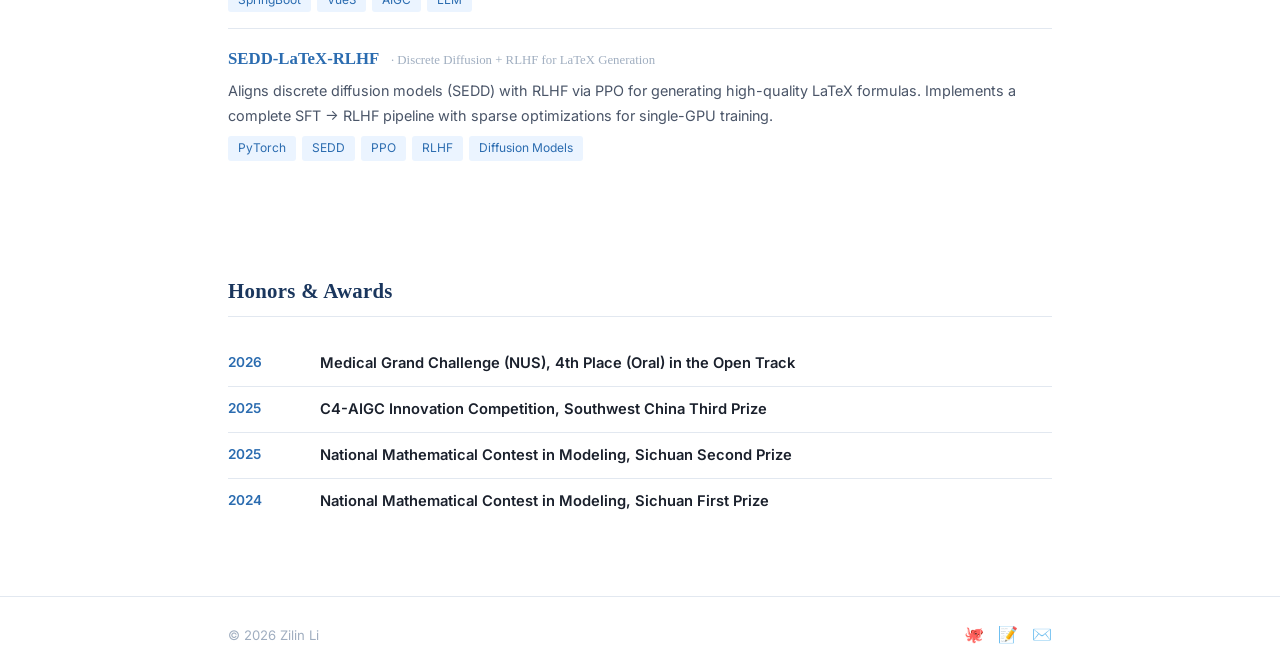
==== commit b5af8266: "MGC 荣誉名次补注 Oral 统一为「Open 赛道 · Oral 第四名」，主页荣誉/项目描述/在线简历同步  Co-Authored-By: Claude <noreply@anthropic." ====
--- a/en.html
+++ b/en.html
@@ -191,7 +191,7 @@
           (BSAFusion + cross-modal attention) improves cross-modal alignment and small-lesion
           segmentation accuracy. KV cache and int8 quantization cut processing time from days to
           minutes and GPU memory by ~50%, making batch processing feasible on routine clinical
-          workstations. Awarded <strong>4th place in the Open Track</strong> of the 2026
+          workstations. Awarded <strong>4th place (Oral) in the Open Track</strong> of the 2026
           Medical Grand Challenge (NUS).
         </p>
         <div class="research-tags">
@@ -254,7 +254,7 @@
         <div class="honor-item reveal">
           <span class="honor-year">2026</span>
           <div class="honor-info">
-            <h4>Medical Grand Challenge (NUS), 4th Place in Open Track</h4>
+            <h4>Medical Grand Challenge (NUS), 4th Place (Oral) in the Open Track</h4>
           </div>
         </div>
         <div class="honor-item reveal">
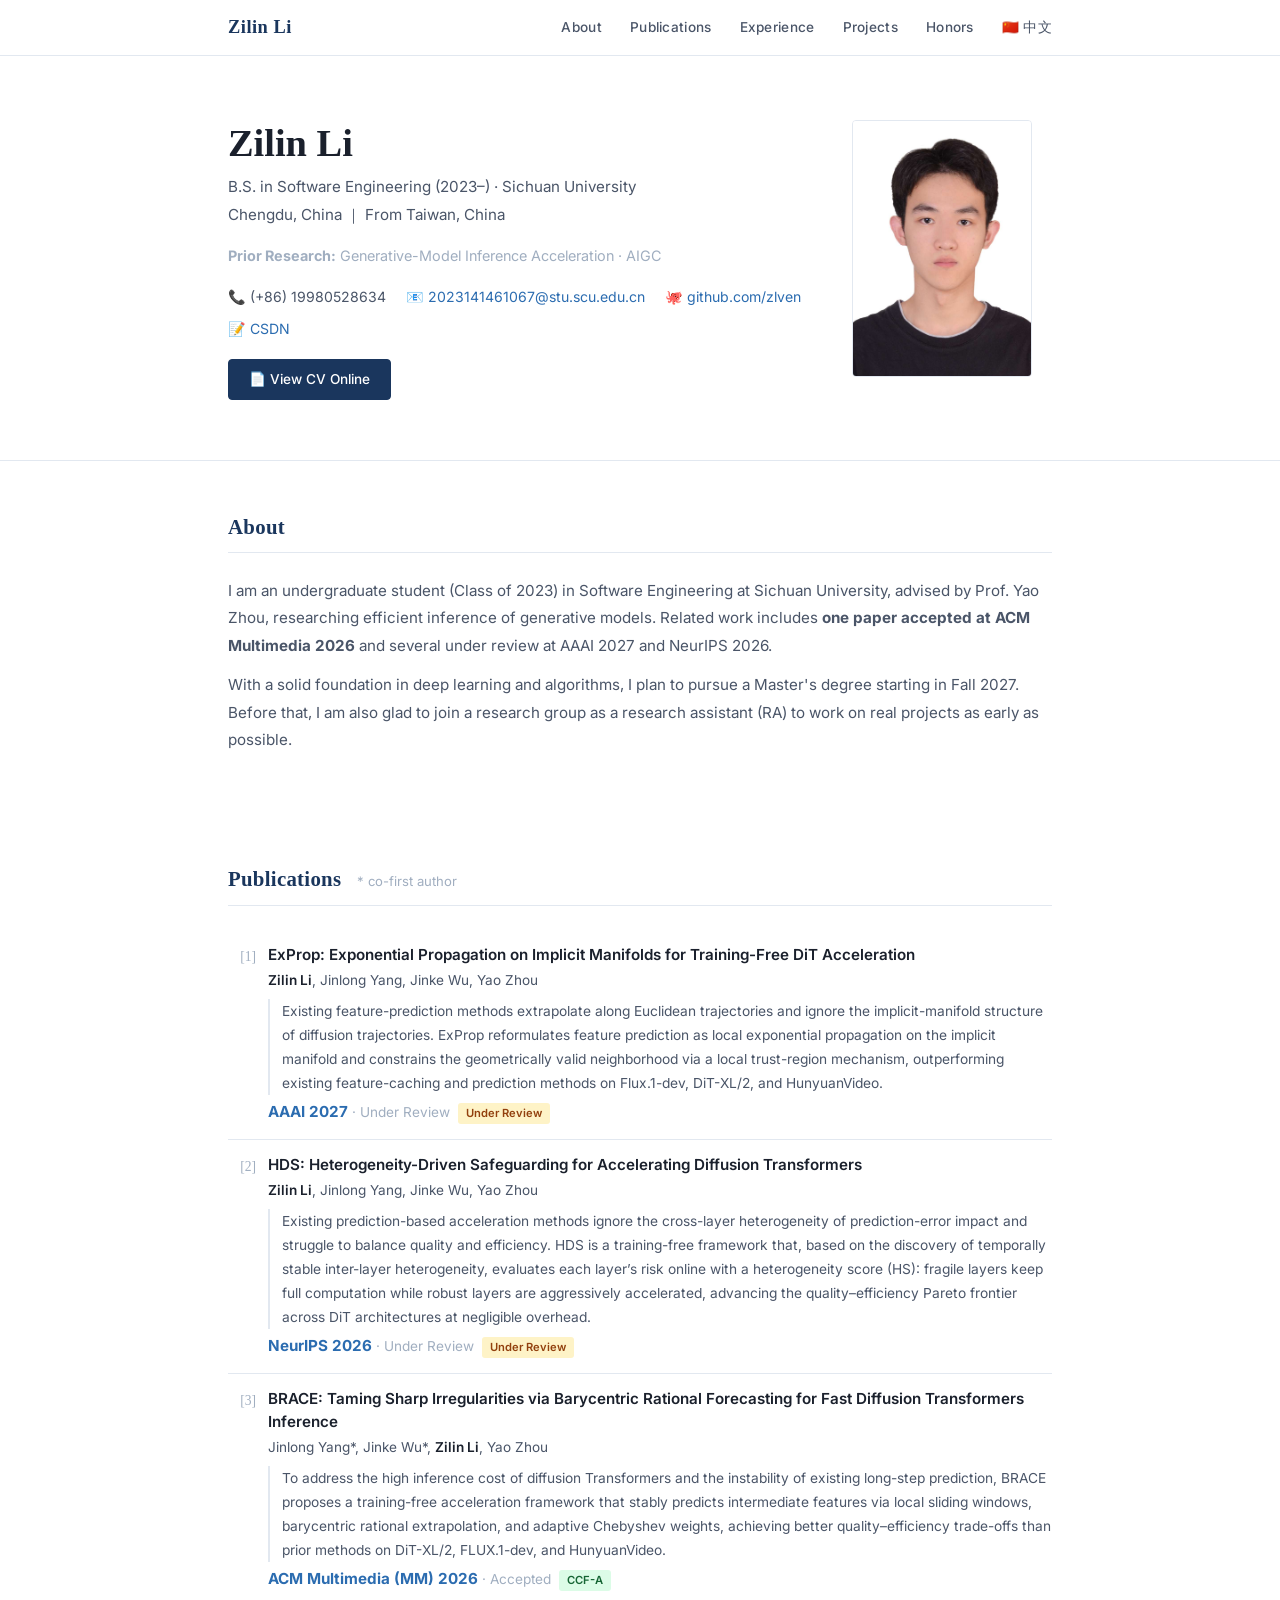
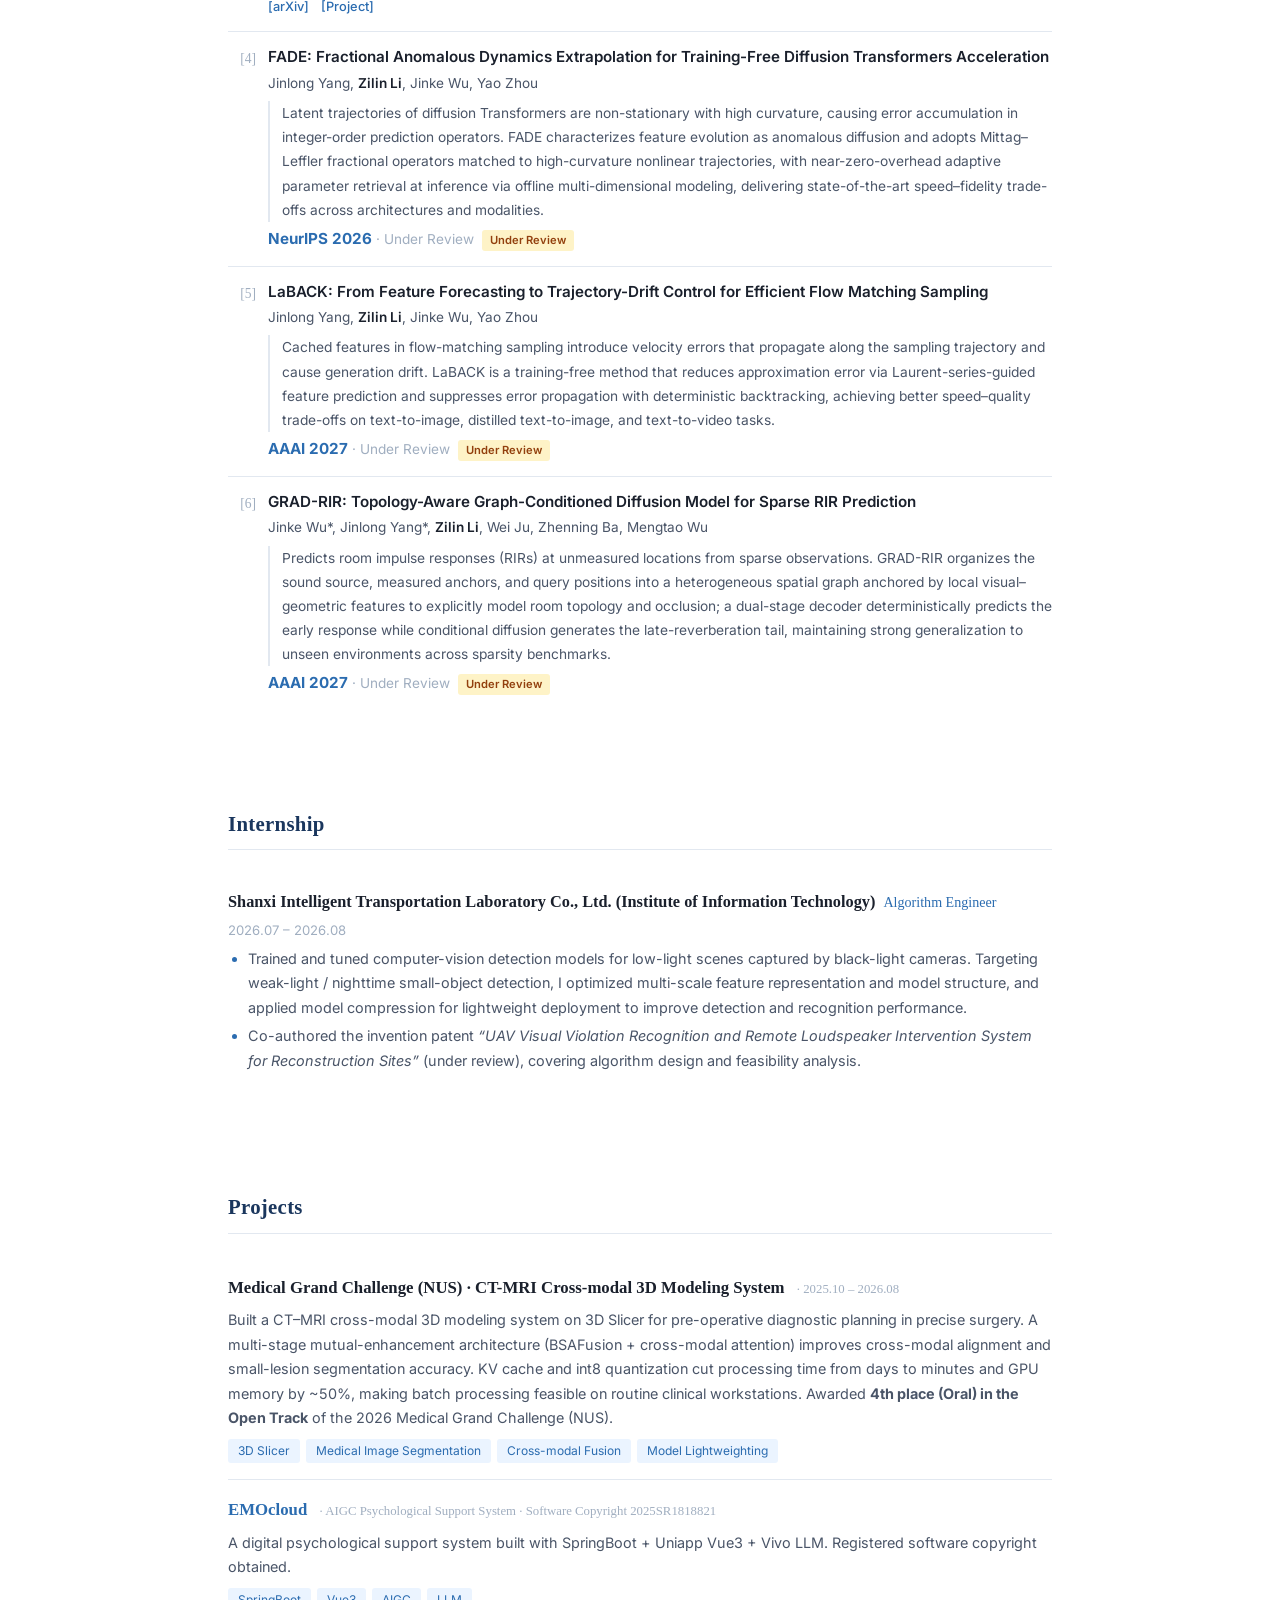
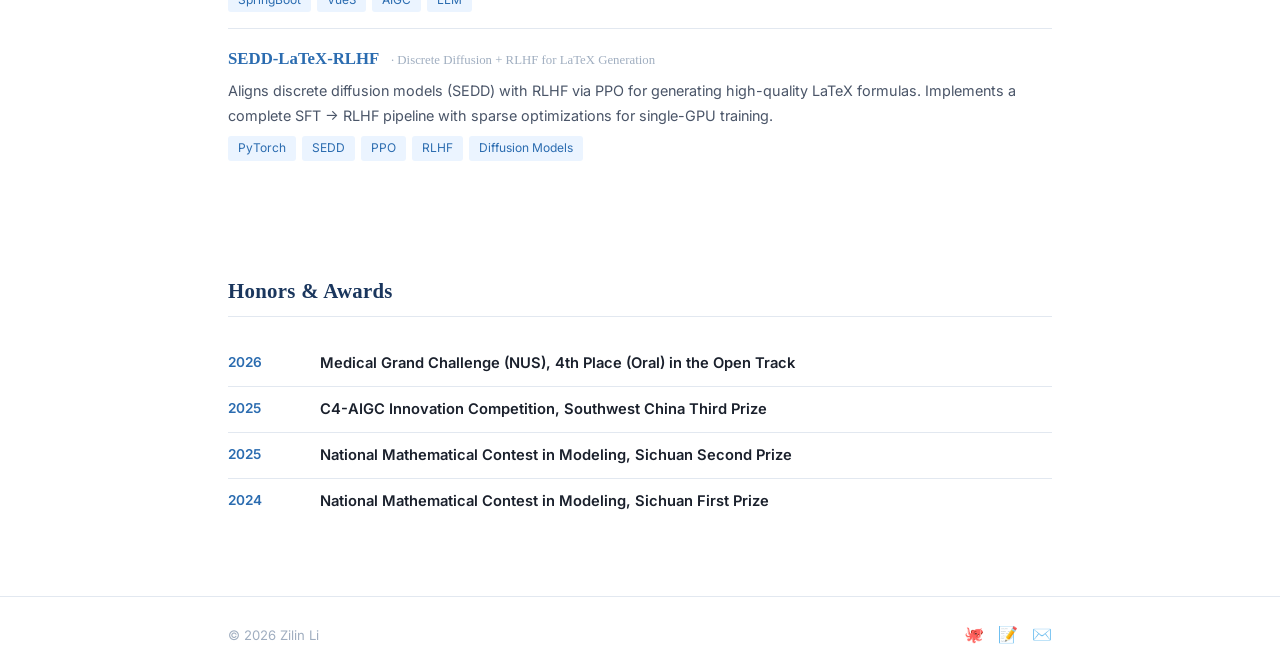
==== commit 449eee96: "简介结尾调整为不卑不亢口吻 - 改为「计划 2027 秋攻读硕士；此前乐意以 RA 提前进组参与实际课题」  Co-Authored-By: Claude <noreply@anthropic.com" ====
--- a/en.html
+++ b/en.html
@@ -72,8 +72,9 @@
         </p>
         <p>
           With a solid foundation in deep learning and algorithms, I plan to pursue a
-          Master's degree starting in Fall 2027; before that, I am eager to join a research
-          group as a research assistant (RA) to begin research collaboration as early as possible.
+          Master's degree starting in Fall 2027. Before that, I am also glad to join a
+          research group as a research assistant (RA) to work on real projects as early as
+          possible.
         </p>
       </div>
     </section>
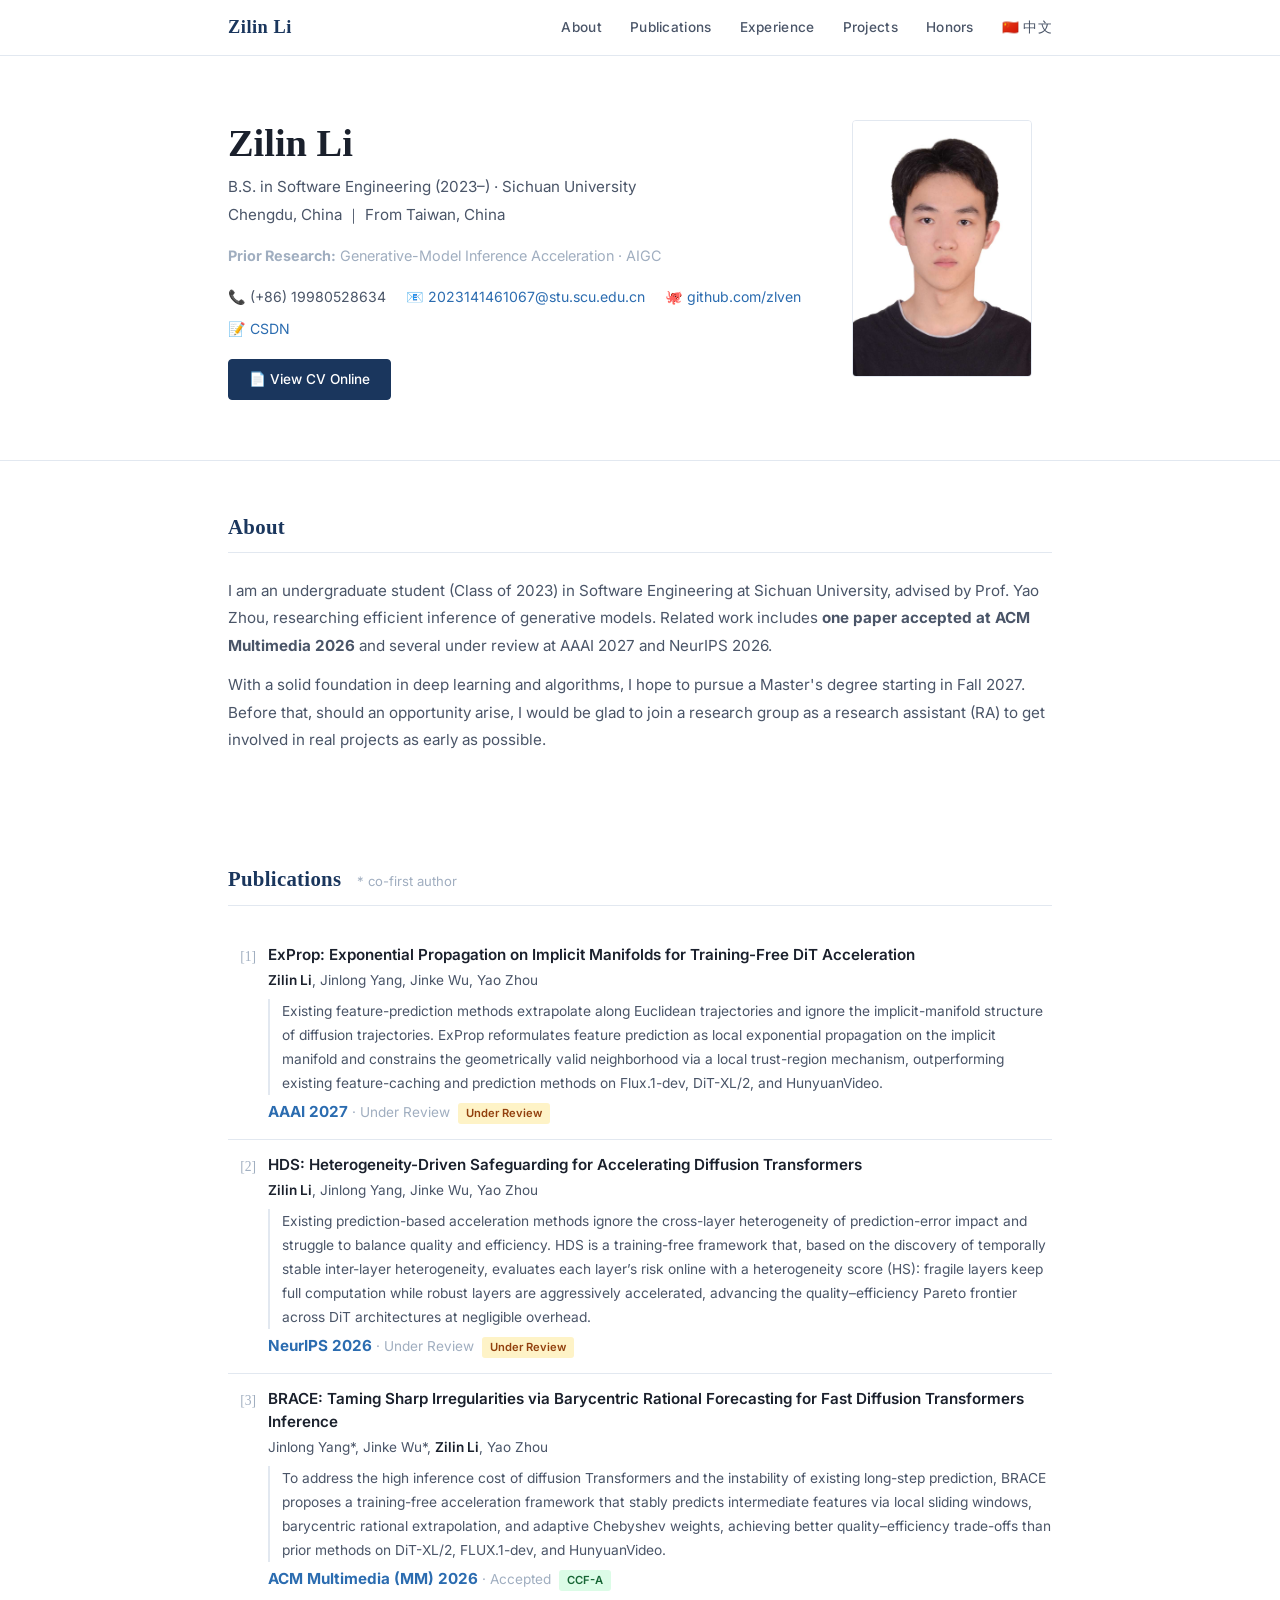
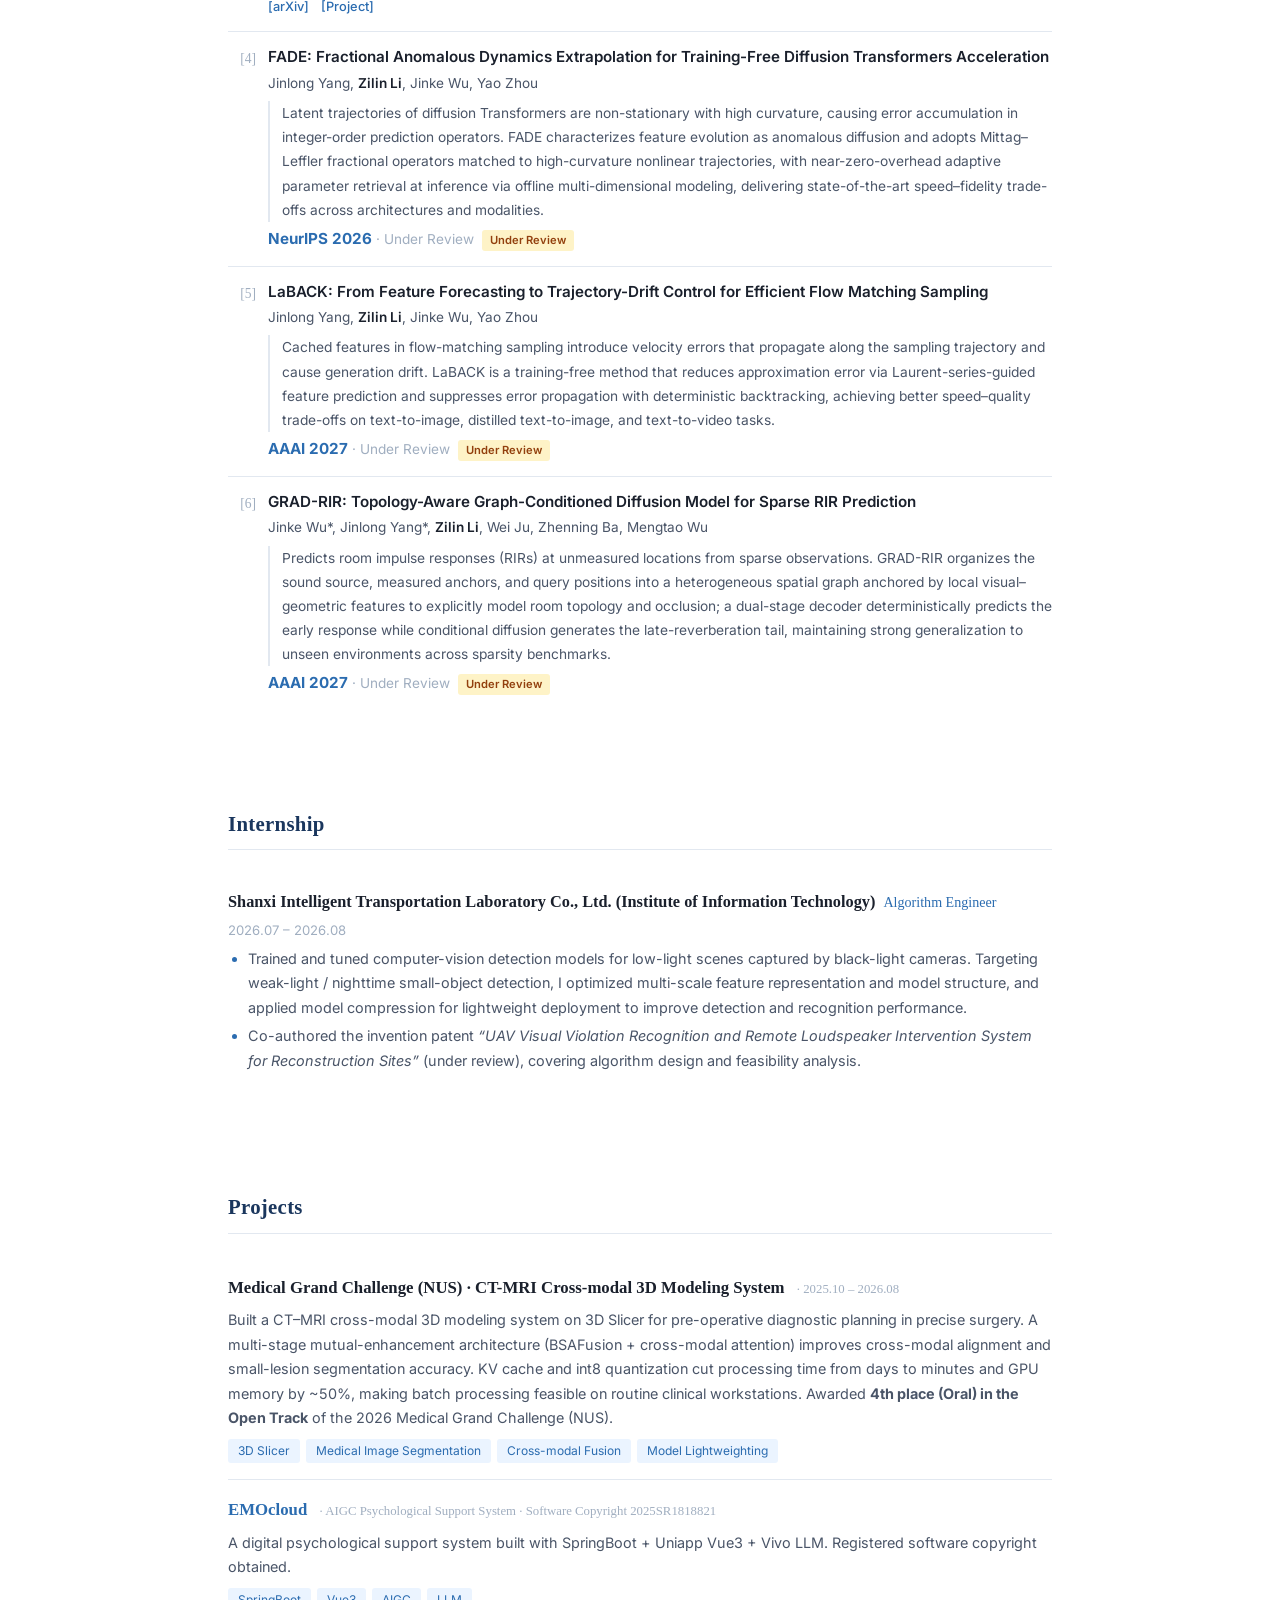
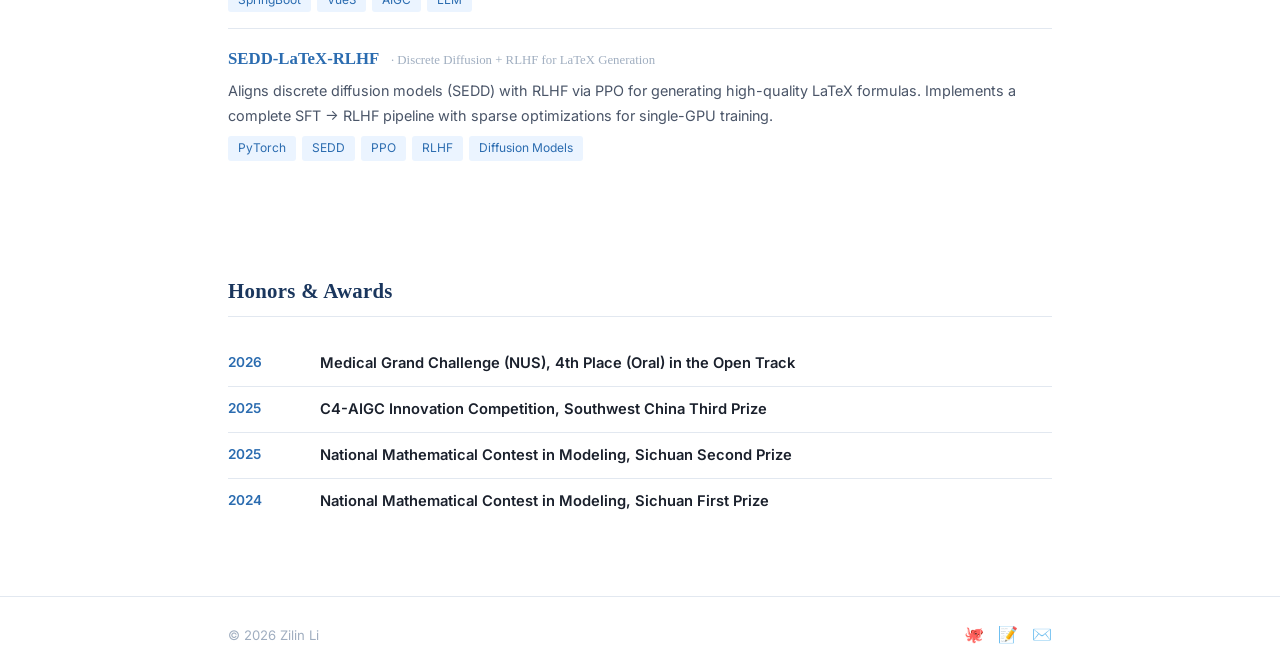
==== commit 4f3f95a7: "简介结尾改为开放式「若有机会愿以 RA 提前进组」 - 保留"希望 2027 秋攻读硕士 + 若有 RA 机会十分乐意提前进组"的寻找机会表述 - 顺语句病，同步英文 (should an oppor" ====
--- a/en.html
+++ b/en.html
@@ -71,10 +71,10 @@
           Multimedia 2026</strong> and several under review at AAAI 2027 and NeurIPS 2026.
         </p>
         <p>
-          With a solid foundation in deep learning and algorithms, I plan to pursue a
-          Master's degree starting in Fall 2027. Before that, I am also glad to join a
-          research group as a research assistant (RA) to work on real projects as early as
-          possible.
+          With a solid foundation in deep learning and algorithms, I hope to pursue a
+          Master's degree starting in Fall 2027. Before that, should an opportunity arise,
+          I would be glad to join a research group as a research assistant (RA) to get
+          involved in real projects as early as possible.
         </p>
       </div>
     </section>
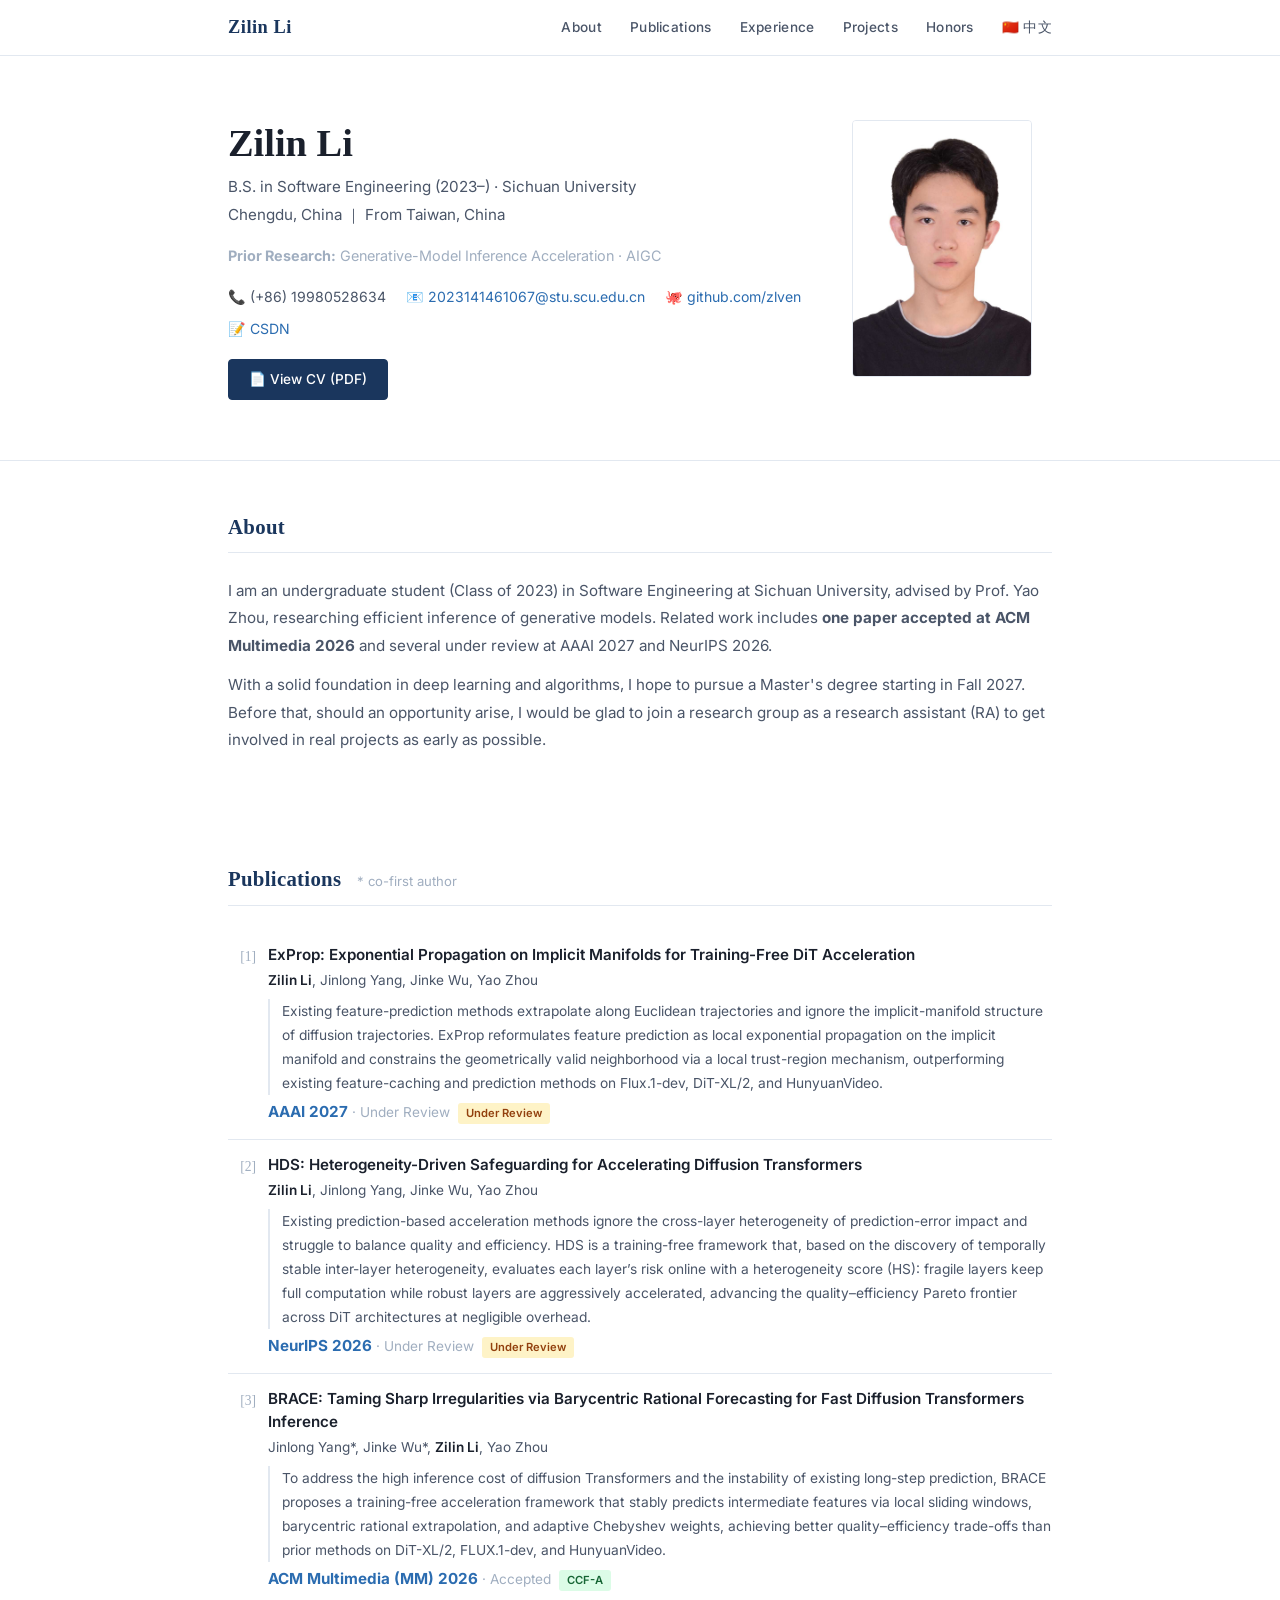
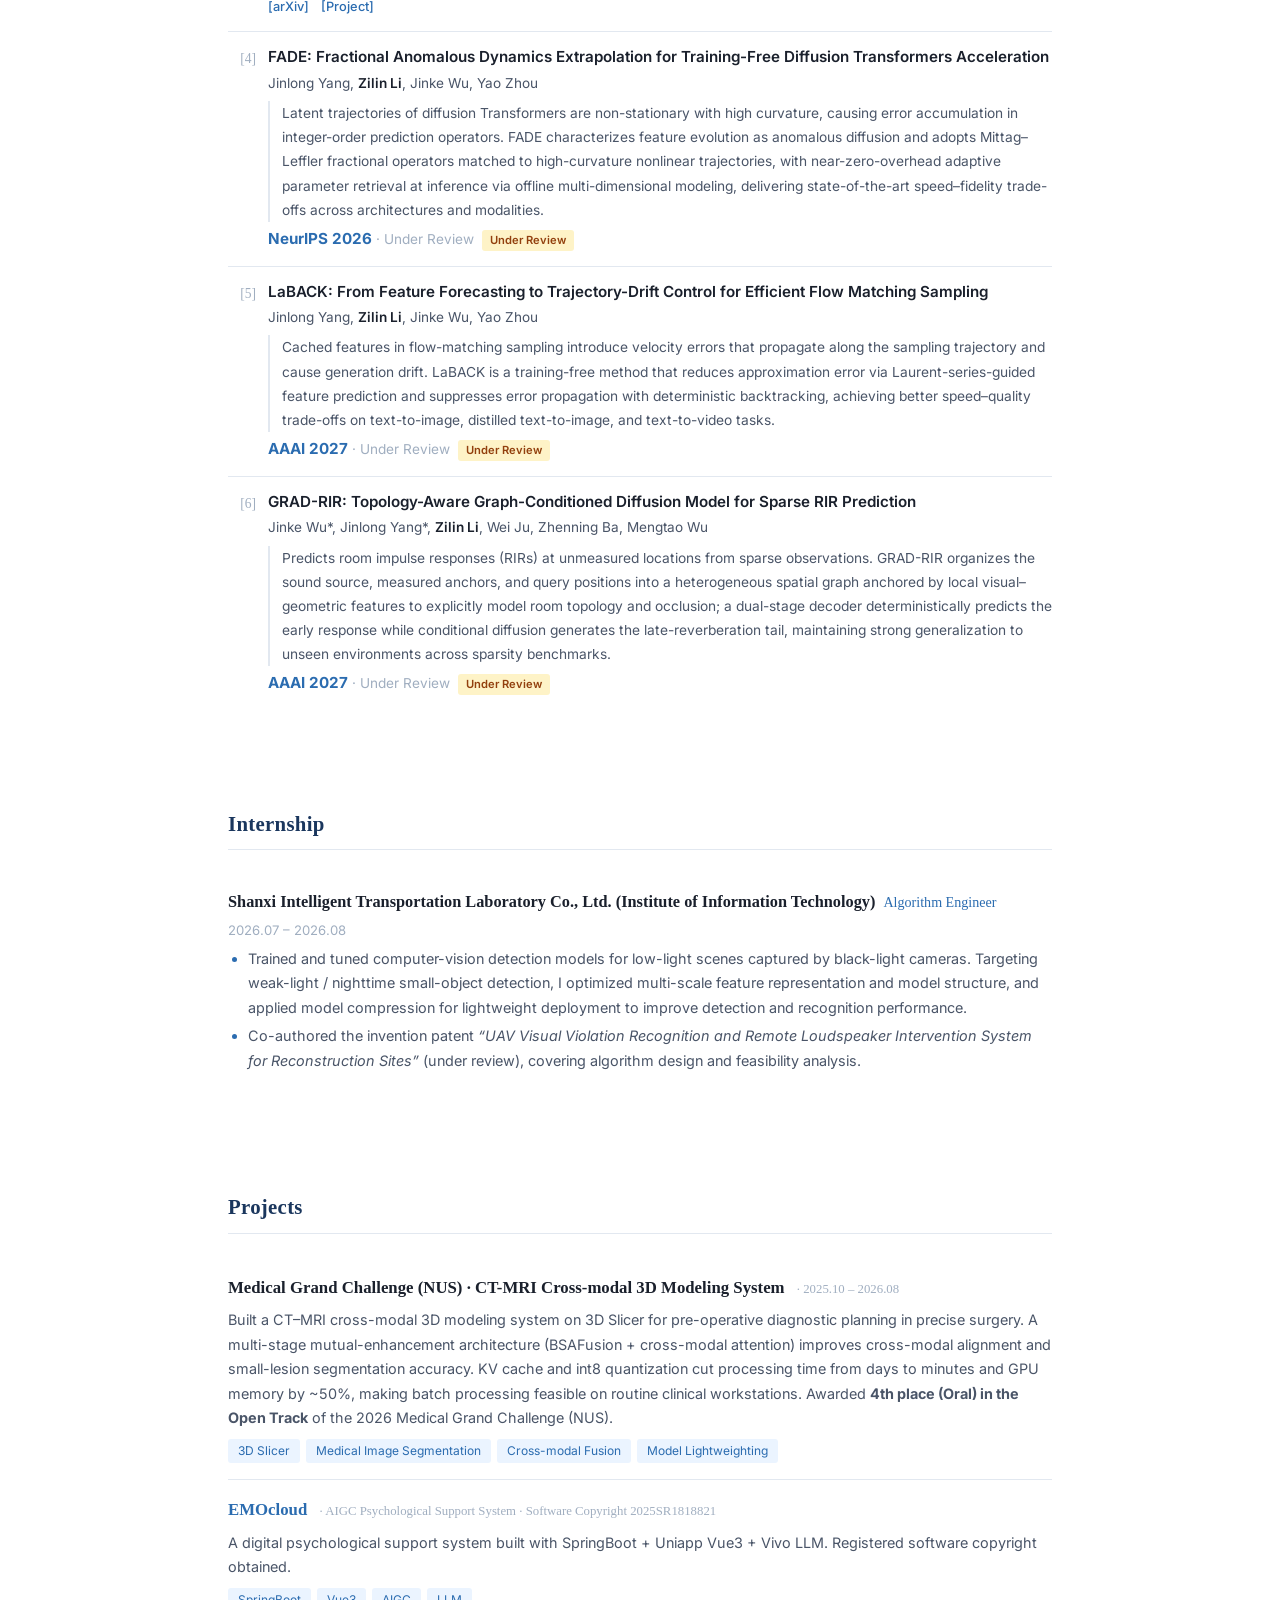
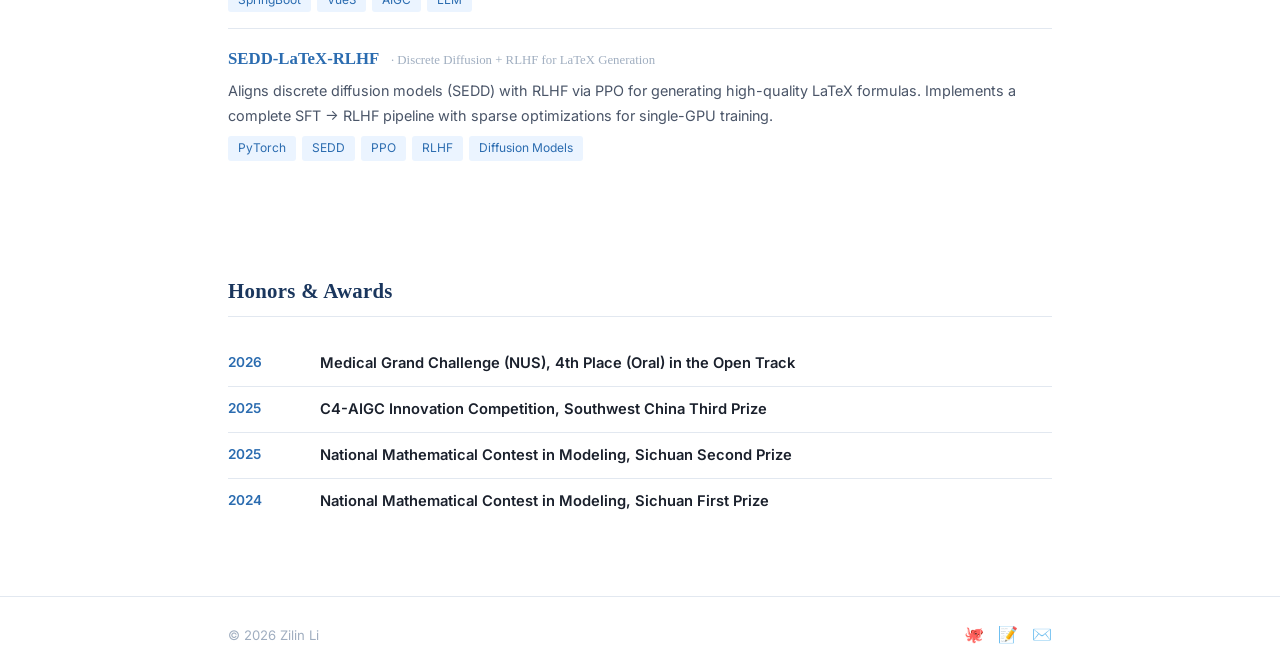
==== commit 11ead1a2: "简历按钮改用本人 PDF - 主页/英文按钮指向 assets/李子林简历RA.pdf（在线渲染） - 不再链接 resume.html 网页版  Co-Authored-By: Claude <no" ====
--- a/en.html
+++ b/en.html
@@ -47,7 +47,7 @@
           <span>📝 <a href="https://blog.csdn.net/Li_zeven" target="_blank">CSDN</a></span>
         </div>
         <div class="hero-buttons">
-          <a href="resume.html" class="btn btn-primary" target="_blank" rel="noopener">📄 View CV Online</a>
+          <a href="assets/李子林简历RA.pdf" class="btn btn-primary" target="_blank" rel="noopener">📄 View CV (PDF)</a>
         </div>
       </div>
       <div class="hero-image">
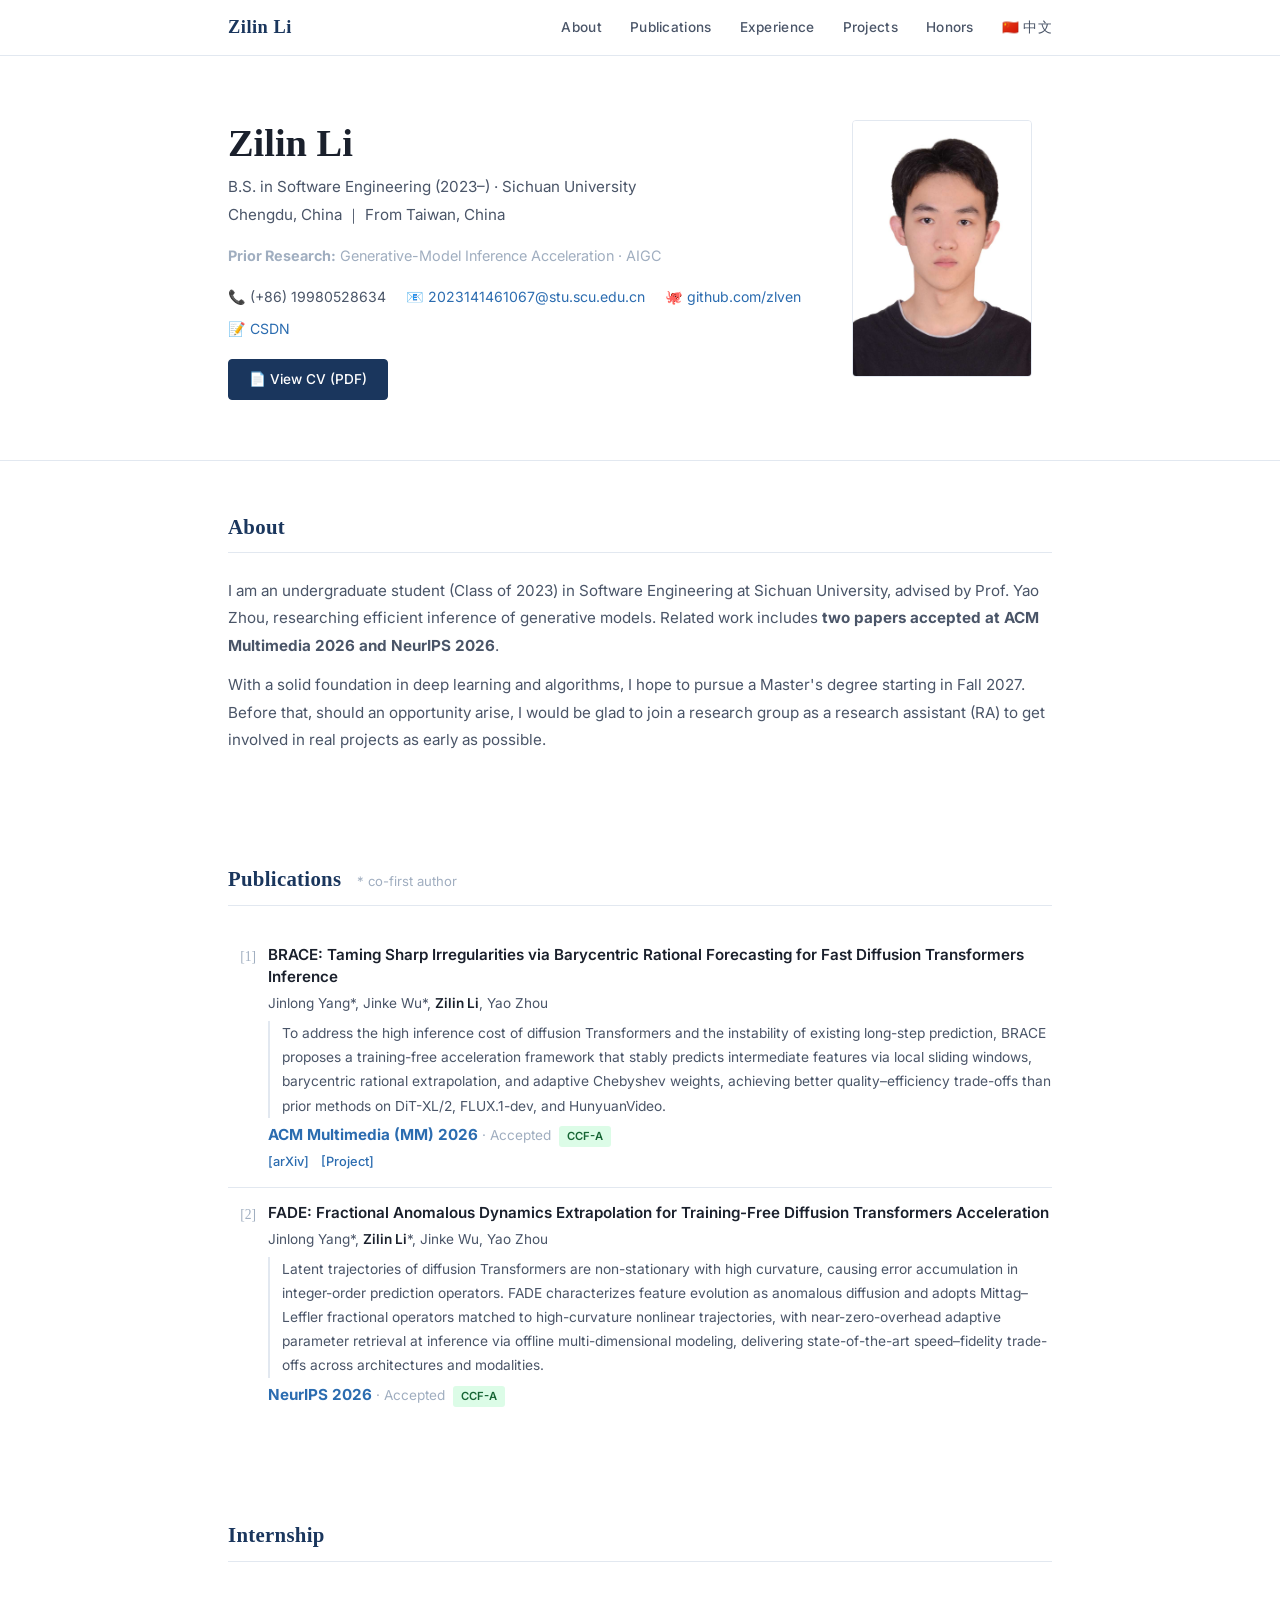
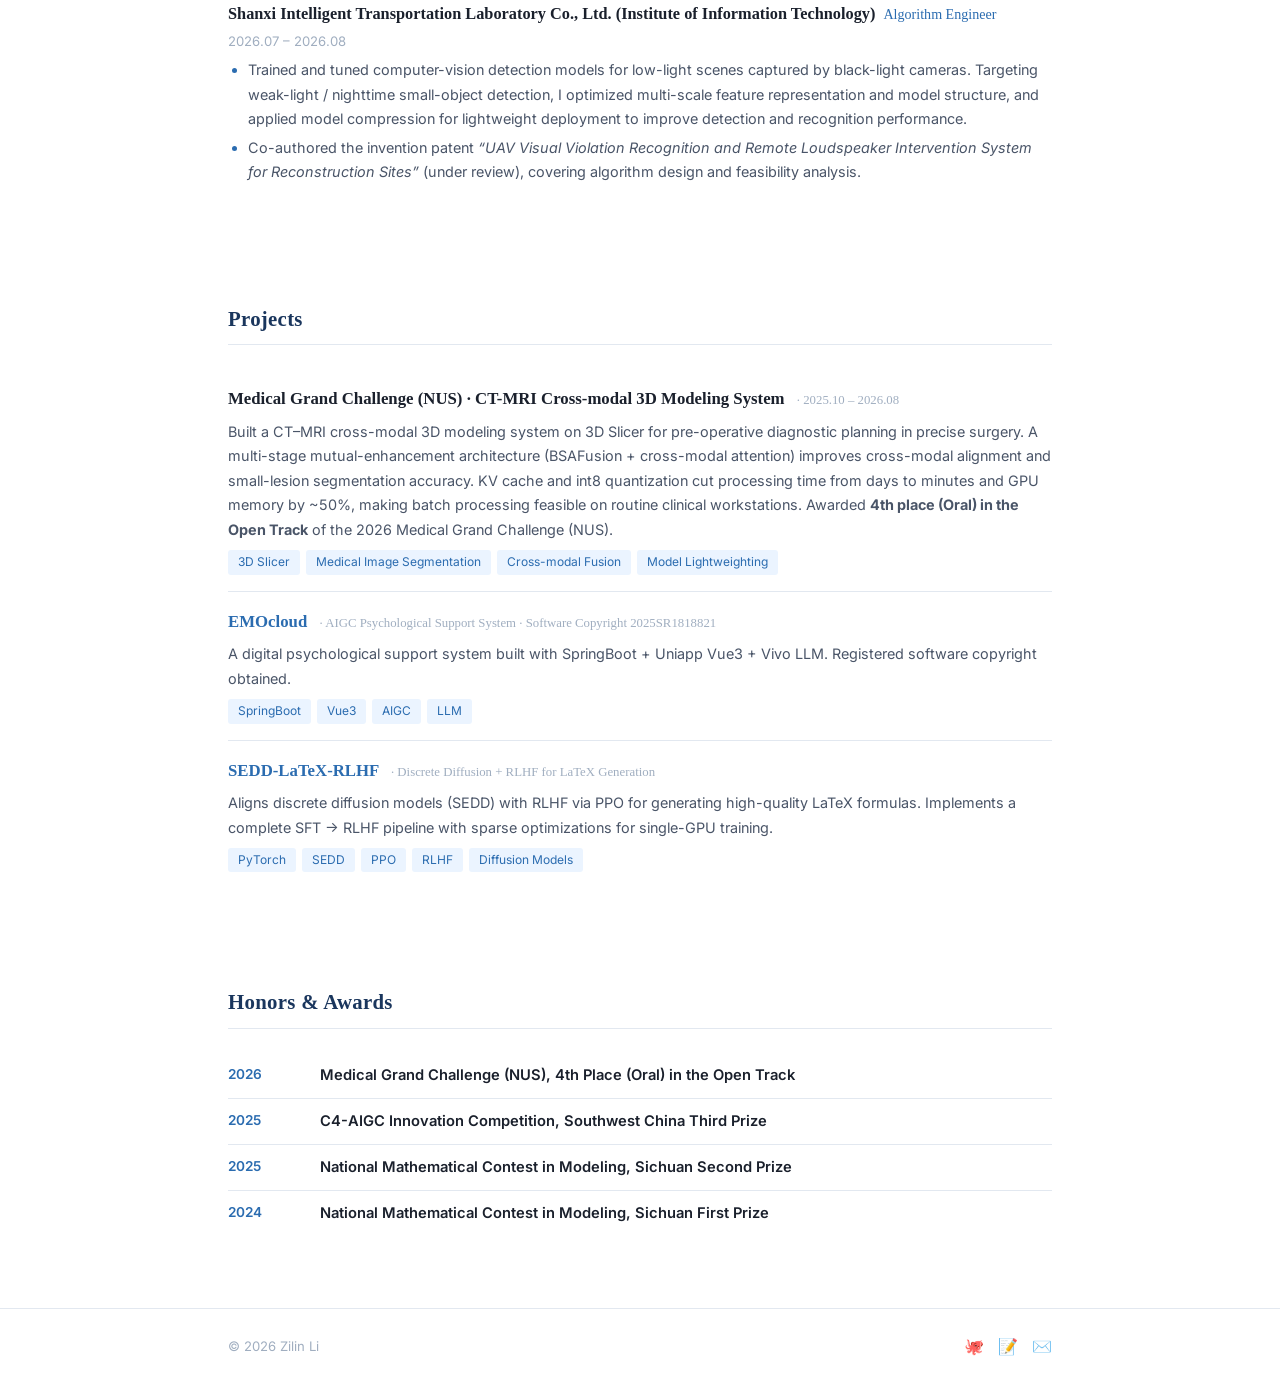
==== commit f3fd4bac: "更新简历内容" ====
--- a/en.html
+++ b/en.html
@@ -67,8 +67,8 @@
         <p>
           I am an undergraduate student (Class of 2023) in Software Engineering
           at Sichuan University, advised by Prof. Yao Zhou, researching efficient inference
-          of generative models. Related work includes <strong>one paper accepted at ACM
-          Multimedia 2026</strong> and several under review at AAAI 2027 and NeurIPS 2026.
+          of generative models. Related work includes <strong>two papers accepted at ACM
+          Multimedia 2026 and NeurIPS 2026</strong>.
         </p>
         <p>
           With a solid foundation in deep learning and algorithms, I hope to pursue a
@@ -90,26 +90,6 @@
 
         <div class="pub-item reveal">
           <span class="pub-number">[1]</span>
-          <div class="pub-content">
-            <h4>ExProp: Exponential Propagation on Implicit Manifolds for Training-Free DiT Acceleration</h4>
-            <p class="pub-authors"><strong>Zilin Li</strong>, Jinlong Yang, Jinke Wu, Yao Zhou</p>
-            <p class="pub-summary">Existing feature-prediction methods extrapolate along Euclidean trajectories and ignore the implicit-manifold structure of diffusion trajectories. ExProp reformulates feature prediction as local exponential propagation on the implicit manifold and constrains the geometrically valid neighborhood via a local trust-region mechanism, outperforming existing feature-caching and prediction methods on Flux.1-dev, DiT-XL/2, and HunyuanVideo.</p>
-            <p class="pub-venue"><em>AAAI 2027</em> · Under Review <span class="pub-badge" style="background: #fef3c7; color: #92400e;">Under Review</span></p>
-          </div>
-        </div>
-
-        <div class="pub-item reveal">
-          <span class="pub-number">[2]</span>
-          <div class="pub-content">
-            <h4>HDS: Heterogeneity-Driven Safeguarding for Accelerating Diffusion Transformers</h4>
-            <p class="pub-authors"><strong>Zilin Li</strong>, Jinlong Yang, Jinke Wu, Yao Zhou</p>
-            <p class="pub-summary">Existing prediction-based acceleration methods ignore the cross-layer heterogeneity of prediction-error impact and struggle to balance quality and efficiency. HDS is a training-free framework that, based on the discovery of temporally stable inter-layer heterogeneity, evaluates each layer&rsquo;s risk online with a heterogeneity score (HS): fragile layers keep full computation while robust layers are aggressively accelerated, advancing the quality&ndash;efficiency Pareto frontier across DiT architectures at negligible overhead.</p>
-            <p class="pub-venue"><em>NeurIPS 2026</em> · Under Review <span class="pub-badge" style="background: #fef3c7; color: #92400e;">Under Review</span></p>
-          </div>
-        </div>
-
-        <div class="pub-item reveal">
-          <span class="pub-number">[3]</span>
           <div class="pub-content">
             <h4>BRACE: Taming Sharp Irregularities via Barycentric Rational Forecasting for Fast Diffusion Transformers Inference</h4>
             <p class="pub-authors">Jinlong Yang*, Jinke Wu*, <strong>Zilin Li</strong>, Yao Zhou</p>
@@ -123,32 +103,12 @@
         </div>
 
         <div class="pub-item reveal">
-          <span class="pub-number">[4]</span>
+          <span class="pub-number">[2]</span>
           <div class="pub-content">
             <h4>FADE: Fractional Anomalous Dynamics Extrapolation for Training-Free Diffusion Transformers Acceleration</h4>
-            <p class="pub-authors">Jinlong Yang, <strong>Zilin Li</strong>, Jinke Wu, Yao Zhou</p>
+            <p class="pub-authors">Jinlong Yang*, <strong>Zilin Li</strong>*, Jinke Wu, Yao Zhou</p>
             <p class="pub-summary">Latent trajectories of diffusion Transformers are non-stationary with high curvature, causing error accumulation in integer-order prediction operators. FADE characterizes feature evolution as anomalous diffusion and adopts Mittag&ndash;Leffler fractional operators matched to high-curvature nonlinear trajectories, with near-zero-overhead adaptive parameter retrieval at inference via offline multi-dimensional modeling, delivering state-of-the-art speed&ndash;fidelity trade-offs across architectures and modalities.</p>
-            <p class="pub-venue"><em>NeurIPS 2026</em> · Under Review <span class="pub-badge" style="background: #fef3c7; color: #92400e;">Under Review</span></p>
-          </div>
-        </div>
-
-        <div class="pub-item reveal">
-          <span class="pub-number">[5]</span>
-          <div class="pub-content">
-            <h4>LaBACK: From Feature Forecasting to Trajectory-Drift Control for Efficient Flow Matching Sampling</h4>
-            <p class="pub-authors">Jinlong Yang, <strong>Zilin Li</strong>, Jinke Wu, Yao Zhou</p>
-            <p class="pub-summary">Cached features in flow-matching sampling introduce velocity errors that propagate along the sampling trajectory and cause generation drift. LaBACK is a training-free method that reduces approximation error via Laurent-series-guided feature prediction and suppresses error propagation with deterministic backtracking, achieving better speed&ndash;quality trade-offs on text-to-image, distilled text-to-image, and text-to-video tasks.</p>
-            <p class="pub-venue"><em>AAAI 2027</em> · Under Review <span class="pub-badge" style="background: #fef3c7; color: #92400e;">Under Review</span></p>
-          </div>
-        </div>
-
-        <div class="pub-item reveal">
-          <span class="pub-number">[6]</span>
-          <div class="pub-content">
-            <h4>GRAD-RIR: Topology-Aware Graph-Conditioned Diffusion Model for Sparse RIR Prediction</h4>
-            <p class="pub-authors">Jinke Wu*, Jinlong Yang*, <strong>Zilin Li</strong>, Wei Ju, Zhenning Ba, Mengtao Wu</p>
-            <p class="pub-summary">Predicts room impulse responses (RIRs) at unmeasured locations from sparse observations. GRAD-RIR organizes the sound source, measured anchors, and query positions into a heterogeneous spatial graph anchored by local visual&ndash;geometric features to explicitly model room topology and occlusion; a dual-stage decoder deterministically predicts the early response while conditional diffusion generates the late-reverberation tail, maintaining strong generalization to unseen environments across sparsity benchmarks.</p>
-            <p class="pub-venue"><em>AAAI 2027</em> · Under Review <span class="pub-badge" style="background: #fef3c7; color: #92400e;">Under Review</span></p>
+            <p class="pub-venue"><em>NeurIPS 2026</em> · Accepted <span class="pub-badge ok">CCF-A</span></p>
           </div>
         </div>
 
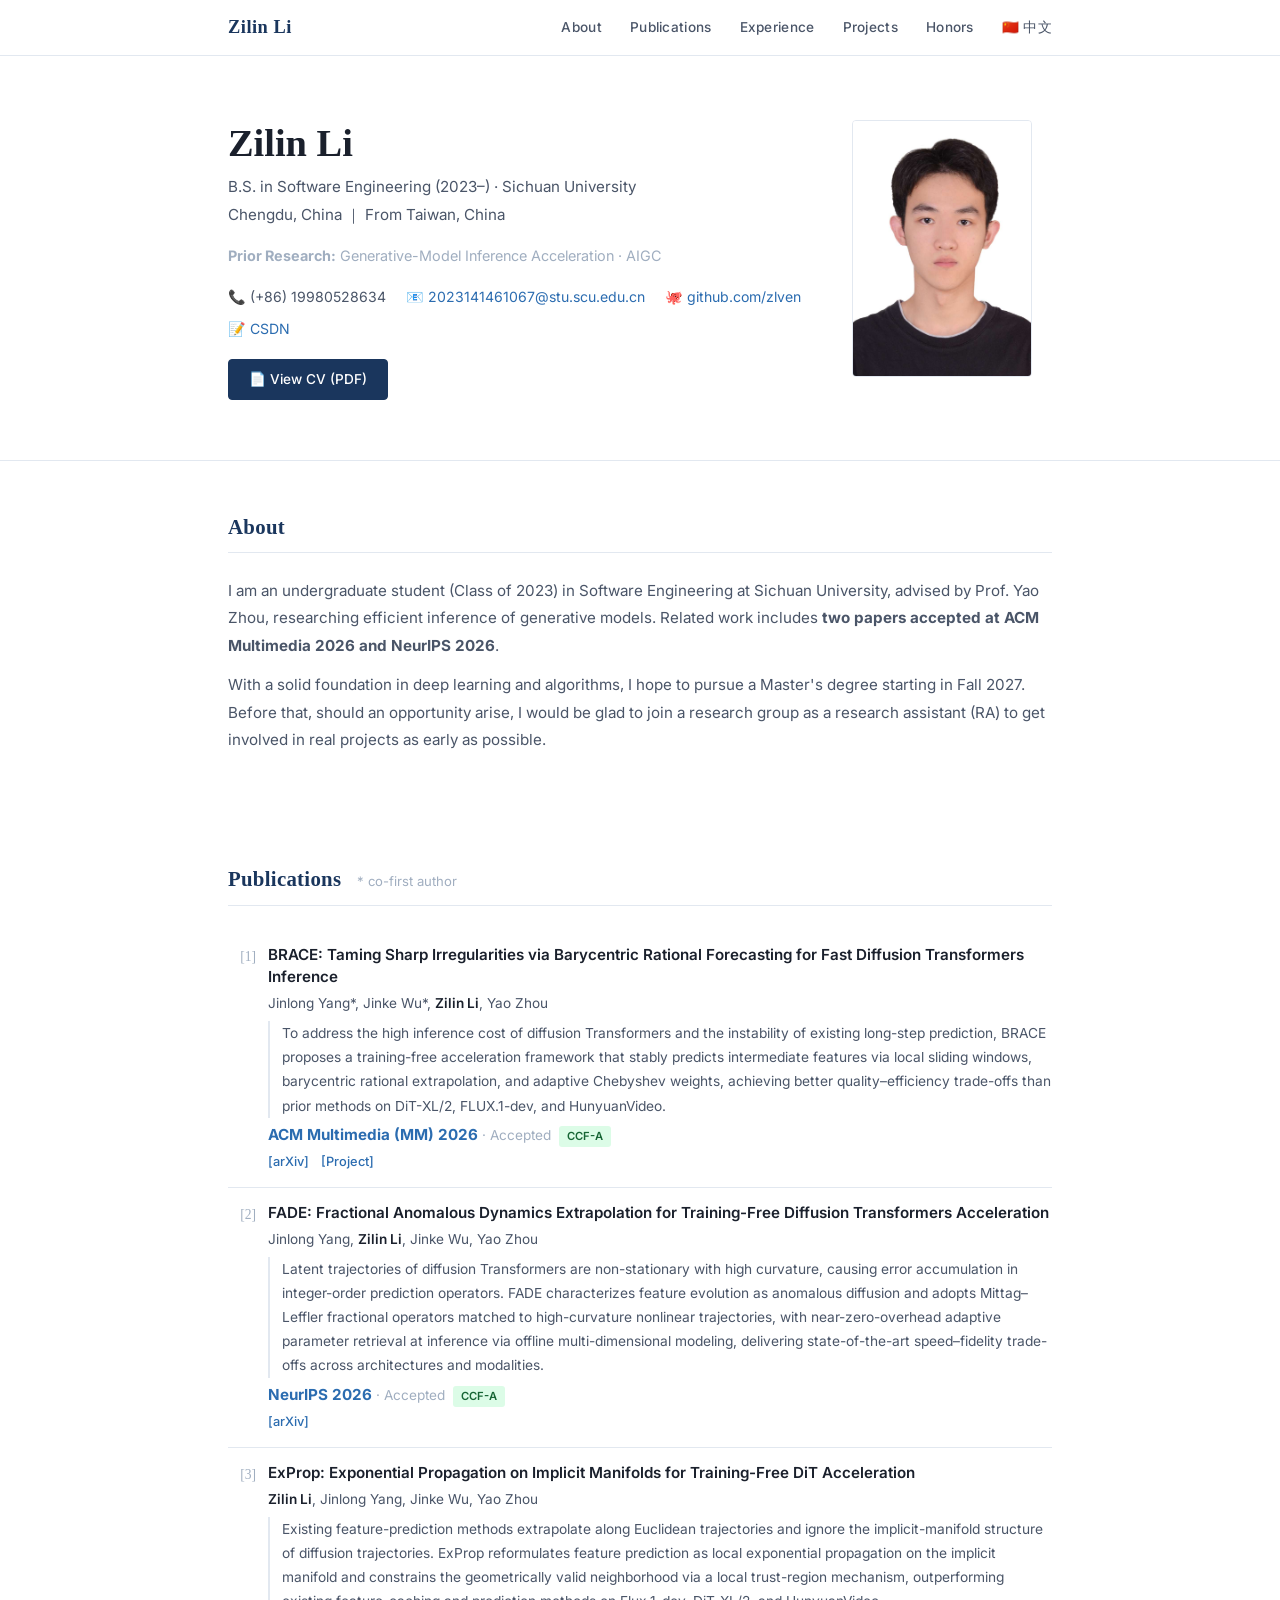
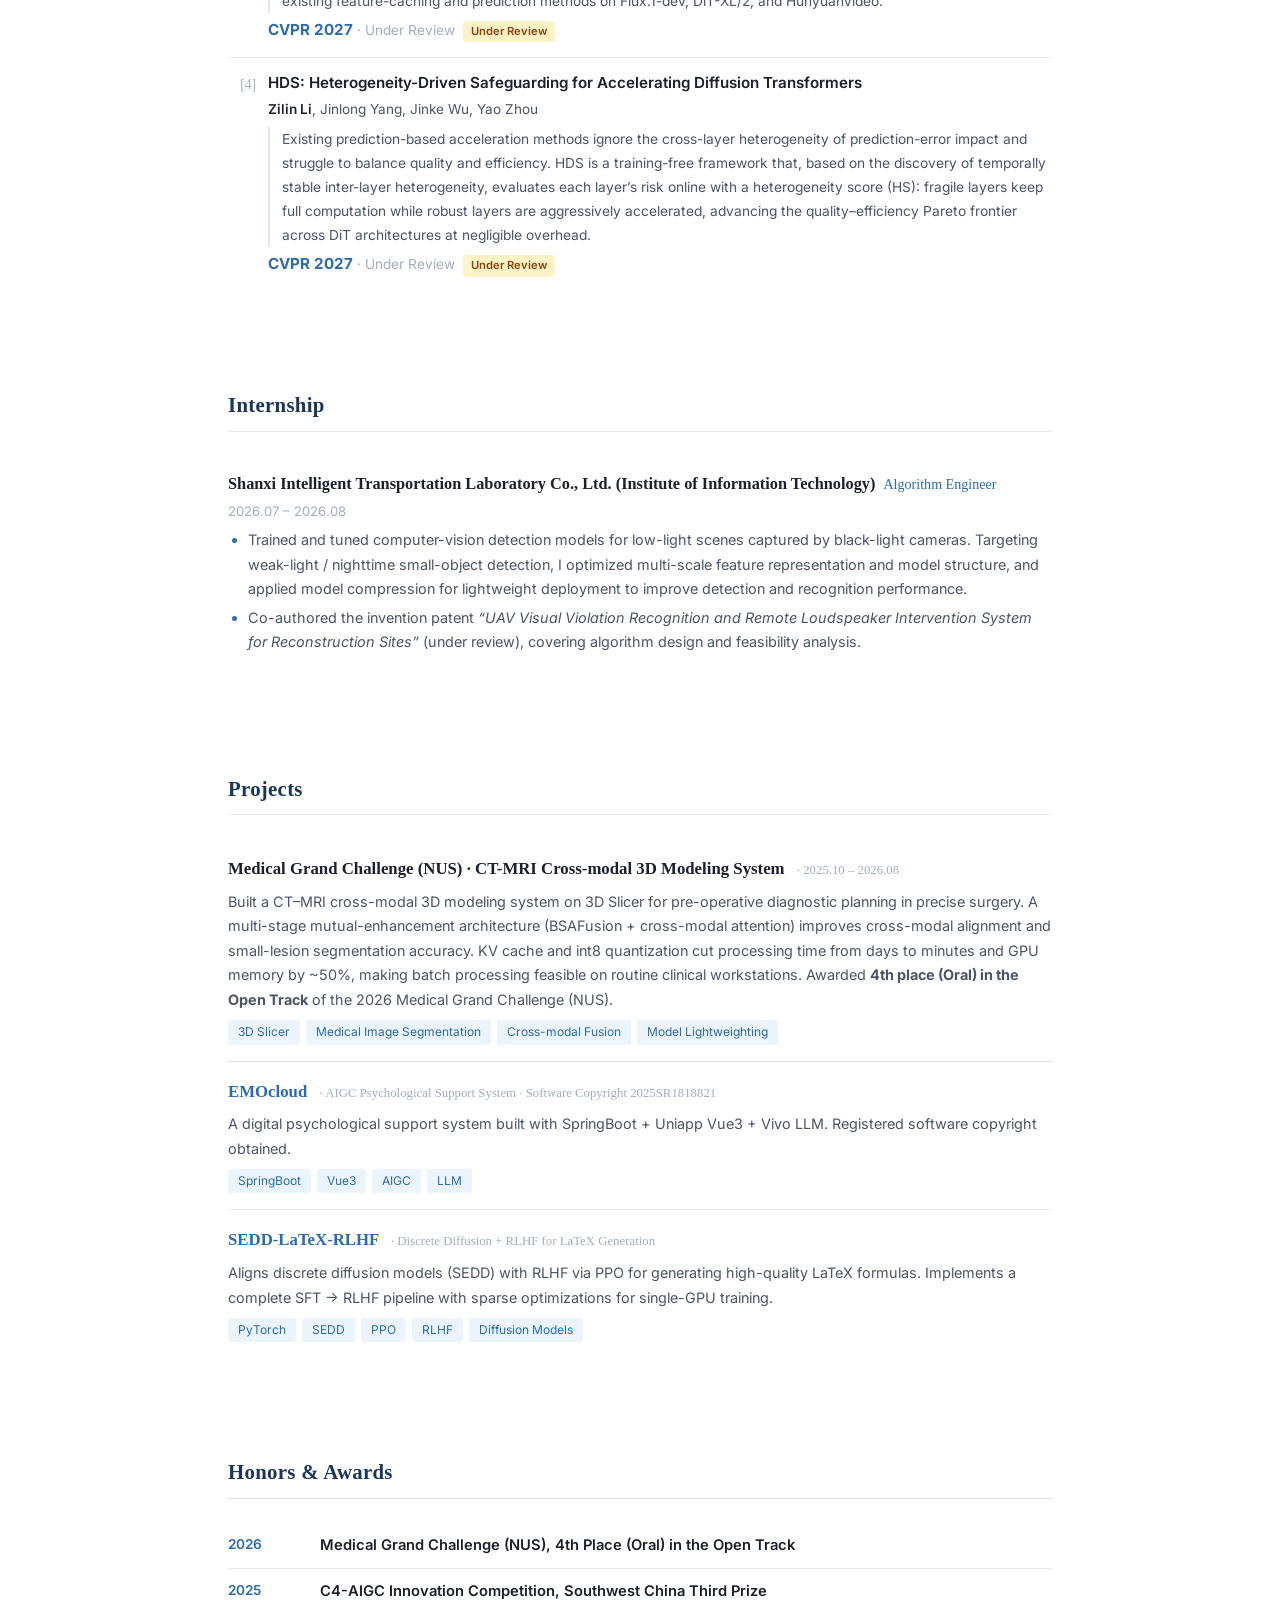
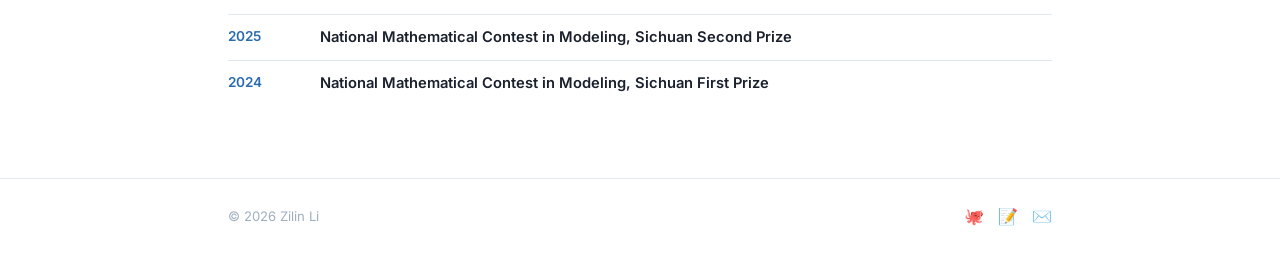
==== commit f063f622: "更新简历内容" ====
--- a/en.html
+++ b/en.html
@@ -106,9 +106,32 @@
           <span class="pub-number">[2]</span>
           <div class="pub-content">
             <h4>FADE: Fractional Anomalous Dynamics Extrapolation for Training-Free Diffusion Transformers Acceleration</h4>
-            <p class="pub-authors">Jinlong Yang*, <strong>Zilin Li</strong>*, Jinke Wu, Yao Zhou</p>
+            <p class="pub-authors">Jinlong Yang, <strong>Zilin Li</strong>, Jinke Wu, Yao Zhou</p>
             <p class="pub-summary">Latent trajectories of diffusion Transformers are non-stationary with high curvature, causing error accumulation in integer-order prediction operators. FADE characterizes feature evolution as anomalous diffusion and adopts Mittag&ndash;Leffler fractional operators matched to high-curvature nonlinear trajectories, with near-zero-overhead adaptive parameter retrieval at inference via offline multi-dimensional modeling, delivering state-of-the-art speed&ndash;fidelity trade-offs across architectures and modalities.</p>
             <p class="pub-venue"><em>NeurIPS 2026</em> · Accepted <span class="pub-badge ok">CCF-A</span></p>
+            <div class="pub-links">
+              <a href="https://arxiv.org/abs/2611.10514" target="_blank">[arXiv]</a>
+            </div>
+          </div>
+        </div>
+
+        <div class="pub-item reveal">
+          <span class="pub-number">[3]</span>
+          <div class="pub-content">
+            <h4>ExProp: Exponential Propagation on Implicit Manifolds for Training-Free DiT Acceleration</h4>
+            <p class="pub-authors"><strong>Zilin Li</strong>, Jinlong Yang, Jinke Wu, Yao Zhou</p>
+            <p class="pub-summary">Existing feature-prediction methods extrapolate along Euclidean trajectories and ignore the implicit-manifold structure of diffusion trajectories. ExProp reformulates feature prediction as local exponential propagation on the implicit manifold and constrains the geometrically valid neighborhood via a local trust-region mechanism, outperforming existing feature-caching and prediction methods on Flux.1-dev, DiT-XL/2, and HunyuanVideo.</p>
+            <p class="pub-venue"><em>CVPR 2027</em> · Under Review <span class="pub-badge" style="background: #fef3c7; color: #92400e;">Under Review</span></p>
+          </div>
+        </div>
+
+        <div class="pub-item reveal">
+          <span class="pub-number">[4]</span>
+          <div class="pub-content">
+            <h4>HDS: Heterogeneity-Driven Safeguarding for Accelerating Diffusion Transformers</h4>
+            <p class="pub-authors"><strong>Zilin Li</strong>, Jinlong Yang, Jinke Wu, Yao Zhou</p>
+            <p class="pub-summary">Existing prediction-based acceleration methods ignore the cross-layer heterogeneity of prediction-error impact and struggle to balance quality and efficiency. HDS is a training-free framework that, based on the discovery of temporally stable inter-layer heterogeneity, evaluates each layer&rsquo;s risk online with a heterogeneity score (HS): fragile layers keep full computation while robust layers are aggressively accelerated, advancing the quality&ndash;efficiency Pareto frontier across DiT architectures at negligible overhead.</p>
+            <p class="pub-venue"><em>CVPR 2027</em> · Under Review <span class="pub-badge" style="background: #fef3c7; color: #92400e;">Under Review</span></p>
           </div>
         </div>
 
